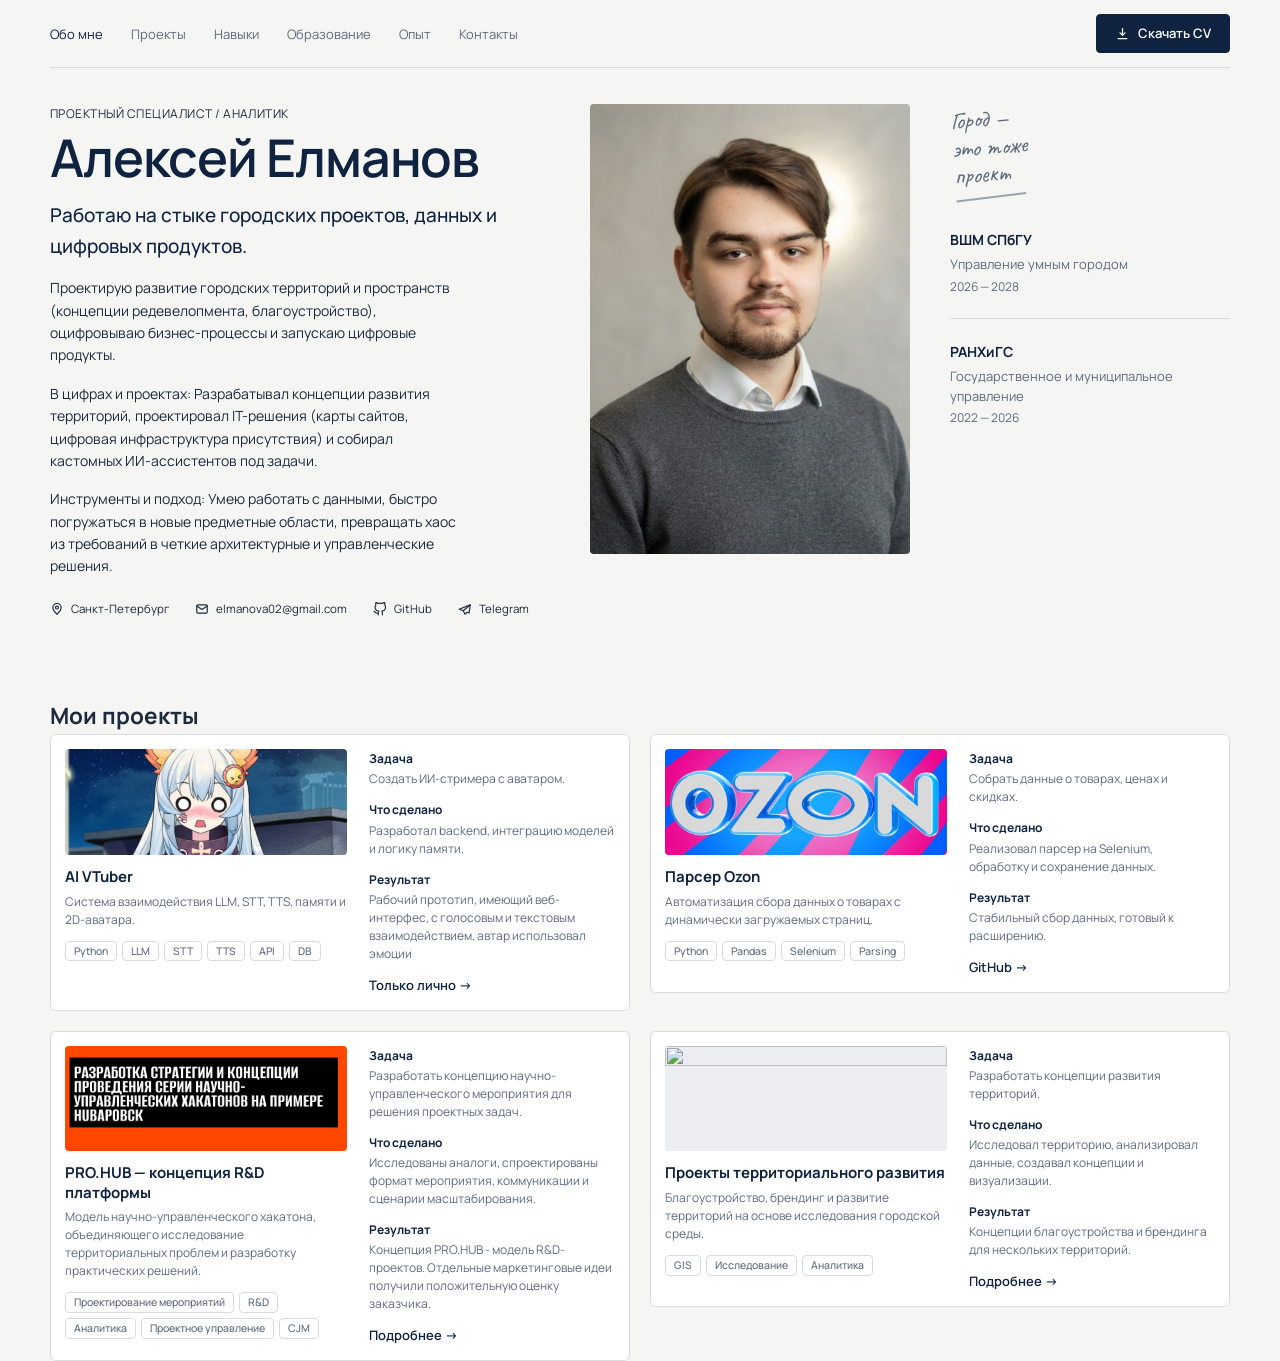
==== index.html @ 67d83ef3 "Initial commit: CV website" ====
<!DOCTYPE html>
<html lang="ru">
<head>
  <meta charset="utf-8">
  <meta name="viewport" content="width=device-width, initial-scale=1">
  <title>Алексей Елманов — проектный специалист / аналитик</title>
  <meta name="description" content="Алексей Елманов: проектный специалист и аналитик на стыке проектов, данных и технологий. Санкт-Петербург.">
  <meta property="og:title" content="Алексей Елманов — проектный специалист / аналитик">
  <meta property="og:description" content="Работаю на стыке проектов, данных и технологий.">
  <meta property="og:image" content="assets/img/avatar.jpg">
 
  <link rel="preconnect" href="https://fonts.googleapis.com">
  <link rel="preconnect" href="https://fonts.gstatic.com" crossorigin>
  <link href="https://fonts.googleapis.com/css2?family=Caveat:wght@500&family=Manrope:wght@400;500;600;700&display=swap&subset=cyrillic" rel="stylesheet">
 
  <link rel="stylesheet" href="assets/css/tokens.css">
  <link rel="stylesheet" href="assets/css/base.css">
  <link rel="stylesheet" href="assets/css/sections.css">
  <link rel="stylesheet" href="assets/css/components.css">
  <link rel="icon" type="image/png" href="assets/img/favicon.png">
  <link rel="apple-touch-icon" href="assets/img/favicon.png">
</head>
<body>
 
  <!-- ===== Шапка ===== -->
  <header class="site-header">
    <div class="container site-header__inner">
 
      <nav class="nav" aria-label="Основная навигация">
        <ul>
          <li><a href="#about" aria-current="true">Обо мне</a></li>
          <li><a href="#projects">Проекты</a></li>
          <li><a href="#skills">Навыки</a></li>
          <li><a href="#education">Образование</a></li>
          <li><a href="#experience">Опыт</a></li>
          <li><a href="#contacts">Контакты</a></li>
        </ul>
      </nav>
 
      <a class="btn btn--solid" href="files/Elmanov_Alexey_CV.pdf" download>
        <svg viewBox="0 0 24 24" fill="none" stroke="currentColor" stroke-width="2" stroke-linecap="round" stroke-linejoin="round" aria-hidden="true"><path d="M12 4v11m0 0-4-4m4 4 4-4M5 20h14"/></svg>
        Скачать CV
      </a>
    </div>
  </header>
 
  <main id="top">
 
    <!-- ===== Hero ===== -->
    <section class="hero" aria-labelledby="hero-title">
      <div class="container hero__grid">
 
        <div class="hero__text">
          <p class="hero__role">Проектный специалист / аналитик</p>
          <h1 class="hero__name" id="hero-title">Алексей Елманов</h1>
          <p class="hero__tagline">Работаю на стыке городских проектов, данных и цифровых продуктов.</p>
          <p class="hero__desc">
            Проектирую развитие городских территорий и пространств (концепции редевелопмента, благоустройство),
            оцифровываю бизнес-процессы и запускаю цифровые продукты.
            <p class="hero__desc"> В цифрах и проектах: Разрабатывал концепции развития территорий,
            проектировал IT-решения (карты сайтов, цифровая инфраструктура присутствия) и собирал кастомных ИИ-ассистентов под задачи.
            </p>
            <p class="hero__desc">Инструменты и подход: Умею работать с данными, быстро погружаться в новые предметные области,
                превращать хаос из требований в четкие архитектурные и управленческие решения.
            </p>
          </p>
 
          <ul class="hero__contacts">
            <li>
              <svg viewBox="0 0 24 24" fill="none" stroke="currentColor" stroke-width="2" stroke-linecap="round" stroke-linejoin="round" aria-hidden="true"><path d="M12 21s7-6.2 7-11.5A7 7 0 0 0 5 9.5C5 14.8 12 21 12 21Z"/><circle cx="12" cy="9.5" r="2.5"/></svg>
              Санкт-Петербург
            </li>
            <li>
              <a href="mailto:elmanova02@gmail.com">
                <svg viewBox="0 0 24 24" fill="none" stroke="currentColor" stroke-width="2" stroke-linecap="round" stroke-linejoin="round" aria-hidden="true"><rect x="3" y="5" width="18" height="14" rx="2"/><path d="m3 7 9 6 9-6"/></svg>
                elmanova02@gmail.com
              </a>
            </li>
            <li>
              <a href="https://github.com/Milim480" target="_blank" rel="noopener">
                <svg viewBox="0 0 24 24" fill="none" stroke="currentColor" stroke-width="2" stroke-linecap="round" stroke-linejoin="round" aria-hidden="true"><path d="M9 19c-5 1.5-5-2.5-7-3m14 6v-3.87a3.37 3.37 0 0 0-.94-2.61c3.14-.35 6.44-1.54 6.44-7A5.44 5.44 0 0 0 20 4.77 5.07 5.07 0 0 0 19.91 1S18.73.65 16 2.48a13.38 13.38 0 0 0-7 0C6.27.65 5.09 1 5.09 1A5.07 5.07 0 0 0 5 4.77a5.44 5.44 0 0 0-1.5 3.78c0 5.42 3.3 6.61 6.44 7A3.37 3.37 0 0 0 9 18.13V22"/></svg>
                GitHub
              </a>
            </li>
            <li>
              <a href="https://t.me/Milim48" target="_blank" rel="noopener">
<svg xmlns="http://w3.org" viewBox="0 0 24 24" width="24" height="24" fill="none" stroke="currentColor" stroke-width="2" stroke-linecap="round" stroke-linejoin="round">
  <path d="M21 5L2 12.5L9 15L12 21L15.5 17.5L19 19L21 5Z" />
  <line x1="9" y1="15" x2="21" y2="5" />
</svg>
                Telegram
              </a>
            </li>
          </ul>
         <div class="hero__actions" display: none>
            <a display: none></a>
            <a display: none></a>
          </div>
        </div>
 
         <!-- <div class="hero__actions">
            <a class="btn btn--solid" href="files/Elmanov_Alexey_CV.pdf" download>Скачать CV (PDF)</a>
            <a class="btn btn--outline" href="https://github.com/alexey-elmanov" target="_blank" rel="noopener">Открыть GitHub</a>
          </div>
        </div>
         -->
 
        <img class="hero__photo" src="assets/img/avatar.jpg" alt="Портрет Алексея Елманова" width="400" height="450">
 
        <aside class="hero__aside" aria-label="Образование">
          <p class="hero__note">Город — это тоже проект</p>
 
          <ul class="timeline">
            <li class="timeline__item">
              <p class="timeline__org">ВШМ СПбГУ</p>
              <p class="timeline__role">Управление умным городом</p>
              <p class="timeline__date">2026 — 2028</p>
            </li>
            <li class="timeline__item">
              <p class="timeline__org">РАНХиГС</p>
              <p class="timeline__role">Государственное и муниципальное управление</p>
              <p class="timeline__date">2022 — 2026</p>
            </li>
          </ul>
        </aside>
 
      </div>
    </section>

    <!-- ===== Проекты ===== -->
       <!-- ===== Проекты ===== -->
    <section class="section projects" id="projects" aria-labelledby="projects-title">
      <div class="container">
        <div class="section__head">
          <h2 class="section__title" id="projects-title">Мои проекты</h2>
        </div>
        <ul class="projects__grid" id="projects-list" aria-live="polite"></ul>
      </div>
    </section>


    <script type="module" src="assets/js/render-projects.js"></script>
  </main>
 
</body>
</html>
---- assets/css/tokens.css ----
:root {
  /* Цвета */
  --bg: #f5f5f3;
  --surface: #ffffff;
  --ink: #0f2340;
  --text: #1c2a3d;
  --muted: #5d6b7e;
  --line: #d9dcdf;
  --on-ink: #ffffff;

  /* Модальное окно */
  --modal-bg: var(--surface);
  --modal-text: var(--text);
  --modal-backdrop: rgb(15 25 40 / 60%);
  --modal-shadow: 0 24px 80px rgb(15 25 40 / 18%);

  /* Шрифты */
  --font-body: "Manrope", system-ui, -apple-system, "Segoe UI", sans-serif;
  --font-hand: "Caveat", "Segoe Script", cursive;

  /* Размеры */
  --container: 1180px;
  --gutter: 24px;
  --radius-s: 4px;
  --radius-m: 6px;
}

/* Тёмная тема системы */
@media (prefers-color-scheme: dark) {
  :root:not([data-theme="light"]) {
    --bg: #11151b;
    --surface: #1a2029;
    --ink: #e8edf5;
    --text: #d5dbe5;
    --muted: #9aa5b5;
    --line: #2c3541;
    --on-ink: #11151b;

    --modal-bg: var(--surface);
    --modal-text: var(--text);
    --modal-backdrop: rgb(0 0 0 / 72%);
    --modal-shadow: 0 24px 80px rgb(0 0 0 / 40%);
  }
}

/* Явное переключение на светлую тему */
:root[data-theme="light"] {
  --modal-bg: var(--surface);
  --modal-text: var(--text);
  --modal-backdrop: rgb(15 25 40 / 60%);
  --modal-shadow: 0 24px 80px rgb(15 25 40 / 18%);
}

/* Явное переключение на тёмную тему */
:root[data-theme="dark"] {
  --bg: #11151b;
  --surface: #1a2029;
  --ink: #e8edf5;
  --text: #d5dbe5;
  --muted: #9aa5b5;
  --line: #2c3541;
  --on-ink: #11151b;

  --modal-bg: var(--surface);
  --modal-text: var(--text);
  --modal-backdrop: rgb(0 0 0 / 72%);
  --modal-shadow: 0 24px 80px rgb(0 0 0 / 40%);
}
---- assets/css/base.css ----
*, *::before, *::after { box-sizing: border-box; }

html { scroll-behavior: smooth; scroll-padding-top: 72px; }

body {
  margin: 0;
  background: var(--bg);
  color: var(--text);
  font-family: var(--font-body);
  font-size: 15px;
  line-height: 1.6;
  -webkit-font-smoothing: antialiased;
}

h1, h2, h3, p, ul { margin: 0; }
ul { padding: 0; list-style: none; }
a { color: inherit; text-decoration: none; }
img { display: block; max-width: 100%; }

.container {
  width: min(var(--container), 100% - var(--gutter) * 2);
  margin-inline: auto;
}

:focus-visible {
  outline: 2px solid var(--ink);
  outline-offset: 3px;
}

/* кнопки */
.btn {
  display: inline-flex;
  align-items: center;
  gap: 8px;
  padding: 11px 22px;
  border: 1px solid var(--ink);
  border-radius: var(--radius-s);
  font: 600 13px/1 var(--font-body);
  cursor: pointer;
  transition: background-color .15s, color .15s;
}
.btn--solid { background: var(--ink); color: var(--on-ink); }
.btn--solid:hover { opacity: .9; }
.btn--outline { background: transparent; color: var(--ink); border-color: var(--line); }
.btn--outline:hover { border-color: var(--ink); }
.btn svg { width: 15px; height: 15px; }

@media (prefers-reduced-motion: reduce) {
  html { scroll-behavior: auto; }
  * { transition: none !important; }
}
---- assets/css/sections.css ----
/* ---------- Шапка ---------- */
.site-header {
  position: sticky;
  top: 0;
  z-index: 10;
  background: color-mix(in srgb, var(--bg) 92%, transparent);
  backdrop-filter: blur(8px);
}
.site-header__inner {
  display: flex;
  align-items: center;
  justify-content: space-between;
  gap: 24px;
  padding: 14px 0;
  border-bottom: 1px solid var(--line);
}
.logo { font-size: 17px; font-weight: 700; letter-spacing: .02em; color: var(--ink); }

.nav ul { display: flex; gap: 28px; }
.nav a { font-size: 13px; color: var(--muted); transition: color .15s; }
.nav a:hover, .nav a[aria-current="true"] { color: var(--ink); }

.site-header .btn { padding: 11px 18px; }

/* ---------- Hero ---------- */
.hero { padding: 36px 0 52px; }
.hero__grid {
  display: grid;
  grid-template-columns: minmax(0, 1.25fr) minmax(0, 0.8fr) minmax(0, 0.7fr);
  gap: 40px;
  align-items: start;
}

.hero__role { font-size: 12px; letter-spacing: .04em; text-transform: uppercase; color: var(--text); }
.hero__name {
  margin-top: 6px;
  font-size: clamp(38px, 5vw, 52px);
  line-height: 1.1;
  font-weight: 600;
  letter-spacing: -.02em;
  color: var(--ink);
}
.hero__tagline { margin-top: 14px; font-size: 19px; font-weight: 500; color: var(--ink); }
.hero__desc { margin-top: 16px; max-width: 46ch; font-size: 14px; color: var(--text); }

.hero__contacts {
  display: flex;
  flex-wrap: wrap;
  gap: 10px 26px;
  margin-top: 22px;
  font-size: 11.5px;
  color: var(--text);
}
.hero__contacts li, .hero__contacts a { display: inline-flex; align-items: center; gap: 7px; }
.hero__contacts a:hover { color: var(--ink); text-decoration: underline; }
.hero__contacts svg { width: 14px; height: 14px; flex: none; }

.hero__actions { display: flex; flex-wrap: wrap; gap: 14px; margin-top: 28px; }

/* фото */
.hero__photo {
  aspect-ratio: 1 / 1.12;
  width: 100%;
  object-fit: cover;
  border-radius: var(--radius-s);
}

/* правая колонка */
.hero__aside { padding-top: 4px; }
.hero__note {
  font-family: var(--font-hand);
  font-size: 24px;
  line-height: 1.15;
  color: var(--muted);
  transform: rotate(-4deg);
  transform-origin: left top;
  width: 8ch;
}
.hero__note::after {
  content: "";
  display: block;
  width: 70px;
  height: 2px;
  margin-top: 8px;
  background: var(--muted);
  opacity: .6;
  transform: rotate(-3deg);
}

.timeline { margin-top: 28px; }
.timeline__item + .timeline__item {
  margin-top: 22px;
  padding-top: 22px;
  border-top: 1px solid var(--line);
}
.timeline__org { font-size: 14px; font-weight: 700; color: var(--ink); }
.timeline__role { margin-top: 4px; font-size: 13px; color: var(--muted); line-height: 1.5; }
.timeline__date { margin-top: 2px; font-size: 12px; color: var(--muted); }

/* ---------- Адаптив ---------- */
@media (max-width: 1000px) {
  .hero__grid { grid-template-columns: 1fr 1fr; }
  .hero__text { grid-column: 1 / -1; }
}
@media (max-width: 760px) {
  .nav { display: none; }   /* позже заменим на бургер */
  .hero__grid { grid-template-columns: 1fr; gap: 28px; }
  .hero__photo { max-width: 340px; }
  .hero__note { transform: none; width: auto; }
}

/* ---------- Обо мне ---------- */
.about__grid {
  display: grid;
  grid-template-columns: minmax(0, 1fr) minmax(0, 2fr);
  gap: 40px;
  align-items: start;
}
.about__text p { margin-top: 18px; max-width: 38ch; font-size: 14px; }

.facts { display: grid; grid-template-columns: repeat(4, 1fr); gap: 24px; padding-left: 40px; border-left: 1px solid var(--line); }
.fact__icon {
  display: grid;
  place-items: center;
  width: 36px;
  height: 36px;
  border: 1px solid var(--line);
  border-radius: var(--radius-m);
  color: var(--ink);
}
.fact__icon svg { width: 18px; height: 18px; }
.fact__title { margin-top: 14px; font-size: 13px; font-weight: 700; color: var(--ink); }
.fact__text { margin-top: 6px; font-size: 12px; line-height: 1.5; color: var(--muted); }

/* ---------- Проекты ---------- */

.projects__grid { display: grid; grid-template-columns: repeat(2, minmax(0, 1fr)); gap: 20px; }
 
.project {
  display: grid;
  grid-template-columns: minmax(0, 1.15fr) minmax(0, 1fr);
  gap: 22px;
  padding: 14px;
  background: var(--surface);
  border: 1px solid var(--line);
  border-radius: var(--radius-m);
}
.project__cover {
  width: 100%;
  height: auto;            /* перебивает атрибут height в разметке */
  aspect-ratio: 8 / 3;     /* низкая широкая обложка, как в макете */
  object-fit: cover;
  border-radius: var(--radius-s);
  background: color-mix(in srgb, var(--ink) 8%, var(--surface));
}
.project__title { margin-top: 12px; font-size: 15px; font-weight: 700; color: var(--ink); line-height: 1.3; }
.project__summary { margin-top: 6px; font-size: 12px; line-height: 1.5; color: var(--muted); }
.project .tags { margin-top: 12px; }
 
.project__facts { display: contents; }
.project__facts > div + div { margin-top: 0; }
.project__body { display: flex; flex-direction: column; gap: 12px; font-size: 12px; }
.project__body dt { font-size: 12px; font-weight: 700; color: var(--ink); }
.project__body dd { margin: 2px 0 0; line-height: 1.5; color: var(--muted); }
.project__link { margin-top: auto; font-size: 13px; font-weight: 600; color: var(--ink); }
.project__link:hover { text-decoration: underline; }
 
@media (max-width: 1000px) {
  .about__grid { grid-template-columns: 1fr; }
  .facts { padding-left: 0; border-left: 0; grid-template-columns: repeat(2, 1fr); }
  .projects__grid { grid-template-columns: 1fr; }
}
@media (max-width: 560px) {
  .project { grid-template-columns: 1fr; }
  .facts { grid-template-columns: 1fr; }
}
 
.projects__error { grid-column: 1 / -1; padding: 16px; font-size: 13px; color: var(--muted); border: 1px dashed var(--line); border-radius: var(--radius-m); }
---- assets/css/components.css ----
/* Теги технологий: компактные, в одну строку, при нехватке места переносятся */
.tags {
  display: flex;
  flex-wrap: wrap;
  gap: 5px;
  margin: 0;
  padding: 0;
  list-style: none;
}
.tag {
  display: inline-block;
  padding: 2px 8px;
  border: 1px solid var(--line);
  border-radius: var(--radius-s);
  font-size: 10.5px;
  font-weight: 500;
  line-height: 1.4;
  color: var(--muted);
  background: transparent;
  white-space: nowrap;
}


/* ===== МОДАЛЬНОЕ ОКНО ПРОЕКТА ===== */

dialog.project-modal {
  position: fixed;
  inset: 0;
  margin: auto;

  width: min(760px, calc(100% - 32px));
  max-width: 760px;
  max-height: 85vh;

  padding: 0;
  overflow-x: hidden;
  overflow-y: auto;

  border: 1px solid var(--line);
  border-radius: 12px;

  background: var(--modal-bg);
  color: var(--modal-text);

  box-shadow: var(--modal-shadow);
  overscroll-behavior: contain;
  scrollbar-color: var(--muted) var(--modal-bg);
}

dialog.project-modal::backdrop {
  background: var(--modal-backdrop);
  backdrop-filter: blur(4px);
}

/* Внутренняя область */

dialog.project-modal .project-modal__panel {
  position: relative;
  min-width: 0;
}

dialog.project-modal .project-modal__content {
  padding: 32px;
  color: var(--modal-text);
  overflow-wrap: anywhere;
}

/* Кнопка закрытия */

dialog.project-modal .project-modal__close {
  position: sticky;
  z-index: 2;
  top: 12px;
  float: right;

  margin: 12px 12px 0 0;
  padding: 8px 12px;

  border: 1px solid var(--line);
  border-radius: var(--radius-m);

  background: var(--surface);
  color: var(--text);

  font: inherit;
  font-size: 13px;
  cursor: pointer;

  transition:
    background-color 0.15s,
    border-color 0.15s;
}

dialog.project-modal .project-modal__close:hover {
  background: var(--bg);
  border-color: var(--ink);
}

dialog.project-modal .project-modal__close:focus-visible {
  outline: 2px solid var(--ink);
  outline-offset: 3px;
}

/* Заголовок и вводный текст */

dialog.project-modal .project-modal__eyebrow {
  margin: 0 0 8px;
  color: var(--muted);
  font-size: 12px;
  font-weight: 600;
  letter-spacing: 0.1em;
  text-transform: uppercase;
}

dialog.project-modal .project-modal__title {
  margin: 0 0 16px;
  color: var(--text);
  font-family: var(--font-body);
  font-size: clamp(24px, 4vw, 34px);
  font-weight: 650;
  line-height: 1.2;
  letter-spacing: -0.025em;
}

dialog.project-modal .project-modal__subtitle {
  margin: 0 0 24px;
  color: var(--muted);
  font-size: 15px;
  line-height: 1.7;
}

/* Обложка проекта */

dialog.project-modal .project-modal__cover {
  display: block;
  width: 100%;
  max-height: 340px;
  margin: 24px 0;

  border: 1px solid var(--line);
  border-radius: var(--radius-m);

  background: var(--bg);
  object-fit: cover;
}

/* Задача, выполненная работа и результат */

dialog.project-modal .project-modal__facts {
  display: grid;
  grid-template-columns: 1fr;
  gap: 0;

  margin: 28px 0;
  padding: 0;
}

dialog.project-modal .project-modal__fact {
  padding: 16px 0;
  border-top: 1px solid var(--line);
}

dialog.project-modal .project-modal__fact:last-child {
  border-bottom: 1px solid var(--line);
}

dialog.project-modal .project-modal__fact dt {
  margin: 0 0 6px;
  color: var(--muted);
  font-size: 12px;
  font-weight: 600;
  letter-spacing: 0.04em;
  text-transform: uppercase;
}

dialog.project-modal .project-modal__fact dd {
  margin: 0;
  color: var(--text);
  font-size: 14px;
  line-height: 1.75;
}

/* Разделы проекта */

dialog.project-modal .project-modal__section {
  margin-top: 24px;
  padding-top: 24px;
  border-top: 1px solid var(--line);
}

dialog.project-modal .project-modal__section h3 {
  margin: 0 0 14px;
  color: var(--text);
  font-family: var(--font-body);
  font-size: 18px;
  font-weight: 650;
  line-height: 1.35;
}

dialog.project-modal .project-modal__section p {
  margin: 0 0 12px;
  color: var(--text);
  font-size: 14px;
  line-height: 1.8;
}

dialog.project-modal .project-modal__section p:last-child {
  margin-bottom: 0;
}

/* Списки */

dialog.project-modal .project-modal__list {
  display: grid;
  gap: 9px;

  margin: 12px 0 0;
  padding-left: 20px;

  color: var(--text);
  list-style: disc;
}

dialog.project-modal .project-modal__list li {
  padding-left: 3px;
  color: var(--text);
  font-size: 14px;
  line-height: 1.7;
}

/* Ссылки на материалы */

dialog.project-modal .project-modal__list a {
  color: var(--ink);
  text-decoration: underline;
  text-decoration-color: var(--line);
  text-underline-offset: 3px;
  overflow-wrap: anywhere;
}

dialog.project-modal .project-modal__list a:hover {
  text-decoration-color: currentColor;
}

/* Мобильная версия */

@media (max-width: 600px) {
  dialog.project-modal {
    width: calc(100% - 20px);
    max-height: 90vh;
    border-radius: 10px;
  }

  dialog.project-modal .project-modal__content {
    padding: 24px 18px;
  }

  dialog.project-modal .project-modal__title {
    font-size: 25px;
  }

  dialog.project-modal .project-modal__cover {
    max-height: 220px;
    margin: 20px 0;
  }

  dialog.project-modal .project-modal__section {
    margin-top: 20px;
    padding-top: 20px;
  }
}

/* Уменьшение анимаций по настройкам системы */

@media (prefers-reduced-motion: reduce) {
  dialog.project-modal .project-modal__close {
    transition: none;
  }
}

/* ===== CASE STUDY: оформление модалки ===== */

dialog.project-modal .project-modal__content {
  padding: 0;
}

/* Шапка кейса */

dialog.project-modal .project-modal__hero {
  padding: 36px 36px 28px;
  background: var(--modal-bg);
}

dialog.project-modal .project-modal__eyebrow {
  display: inline-block;
  margin: 0 0 18px;
  padding: 5px 9px;

  border: 1px solid var(--line);
  border-radius: var(--radius-s);

  color: var(--muted);
  font-size: 11px;
  font-weight: 600;
  letter-spacing: 0.09em;
  text-transform: uppercase;
}

dialog.project-modal .project-modal__title {
  max-width: 620px;
  margin: 0 0 14px;

  color: var(--text);
  font-size: clamp(28px, 4vw, 42px);
  font-weight: 650;
  line-height: 1.12;
  letter-spacing: -0.04em;
}

dialog.project-modal .project-modal__subtitle {
  max-width: 580px;
  margin: 0;

  color: var(--muted);
  font-size: 16px;
  line-height: 1.7;
}

/* Обложка */

dialog.project-modal .project-modal__cover {
  width: 100%;
  max-height: 320px;
  margin: 28px 0 0;

  border: 1px solid var(--line);
  border-radius: var(--radius-m);

  object-fit: cover;
  object-position: center;
}

/* Факты — три компактных блока */

dialog.project-modal .project-modal__facts {
  display: grid;
  grid-template-columns: repeat(3, minmax(0, 1fr));
  gap: 0;

  margin: 0;
  padding: 22px 36px;

  border-top: 1px solid var(--line);
  border-bottom: 1px solid var(--line);
  background: var(--bg);
}

dialog.project-modal .project-modal__fact {
  min-width: 0;
  padding: 4px 18px;
  border: 0;
  border-left: 1px solid var(--line);
}

dialog.project-modal .project-modal__fact:first-child {
  padding-left: 0;
  border-left: 0;
}

dialog.project-modal .project-modal__fact:last-child {
  padding-right: 0;
  border-bottom: 0;
}

dialog.project-modal .project-modal__fact dt {
  margin: 0 0 9px;
  color: var(--muted);
  font-size: 10px;
  letter-spacing: 0.07em;
}

dialog.project-modal .project-modal__fact dd {
  color: var(--text);
  font-size: 12px;
  line-height: 1.65;
}

/* Секции кейса */

dialog.project-modal .project-modal__section {
  position: relative;

  display: grid;
  grid-template-columns: 44px minmax(0, 1fr);
  column-gap: 16px;

  margin: 0;
  padding: 28px 36px;

  border-top: 1px solid var(--line);
}

dialog.project-modal .project-modal__section:first-of-type {
  border-top: 0;
}

dialog.project-modal .project-modal__section-index {
  grid-column: 1;
  grid-row: 1;

  padding-top: 3px;

  color: var(--muted);
  font-family: var(--font-body);
  font-size: 12px;
  font-weight: 600;
  font-variant-numeric: tabular-nums;
}

dialog.project-modal .project-modal__section-title {
  grid-column: 2;
  grid-row: 1;

  margin: 0 0 12px;

  color: var(--text);
  font-size: 19px;
  font-weight: 650;
  line-height: 1.4;
  letter-spacing: -0.02em;
}

dialog.project-modal .project-modal__section p,
dialog.project-modal .project-modal__section .project-modal__list {
  grid-column: 2;
}

dialog.project-modal .project-modal__section p {
  margin: 0 0 12px;

  color: var(--text);
  font-size: 14px;
  line-height: 1.8;
}

dialog.project-modal .project-modal__section p:last-child {
  margin-bottom: 0;
}

/* Личный вклад */

dialog.project-modal .project-modal__section--role {
  margin: 8px 20px;
  padding: 24px 20px;

  border: 1px solid var(--line);
  border-left: 3px solid var(--ink);
  border-radius: var(--radius-m);

  background: var(--bg);
}

dialog.project-modal .project-modal__section--role
.project-modal__section-index {
  color: var(--ink);
}

dialog.project-modal .project-modal__section--role
.project-modal__section-title {
  color: var(--ink);
}

/* Результат */

dialog.project-modal .project-modal__section--result
.project-modal__section-index {
  color: var(--ink);
}

/* Списки и материалы */

dialog.project-modal .project-modal__list {
  display: grid;
  gap: 8px;

  margin: 10px 0 0;
  padding-left: 18px;

  list-style: disc;
}

dialog.project-modal .project-modal__list li {
  padding-left: 3px;
  color: var(--text);
  font-size: 14px;
  line-height: 1.7;
}

dialog.project-modal .project-modal__list a {
  color: var(--ink);
  text-decoration: underline;
  text-decoration-color: var(--line);
  text-underline-offset: 3px;
  overflow-wrap: anywhere;
}

dialog.project-modal .project-modal__list a:hover {
  text-decoration-color: currentColor;
}

/* Адаптация под небольшие экраны */

@media (max-width: 600px) {
  dialog.project-modal .project-modal__hero {
    padding: 28px 20px 22px;
  }

  dialog.project-modal .project-modal__title {
    font-size: 29px;
  }

  dialog.project-modal .project-modal__subtitle {
    font-size: 14px;
  }

  dialog.project-modal .project-modal__cover {
    max-height: 220px;
    margin-top: 20px;
  }

  dialog.project-modal .project-modal__facts {
    grid-template-columns: 1fr;
    padding: 12px 20px;
  }

  dialog.project-modal .project-modal__fact,
  dialog.project-modal .project-modal__fact:first-child {
    padding: 13px 0;
    border: 0;
    border-bottom: 1px solid var(--line);
  }

  dialog.project-modal .project-modal__fact:last-child {
    border-bottom: 0;
  }

  dialog.project-modal .project-modal__section {
    grid-template-columns: 30px minmax(0, 1fr);
    column-gap: 10px;
    padding: 22px 20px;
  }

  dialog.project-modal .project-modal__section-title {
    font-size: 17px;
  }

  dialog.project-modal .project-modal__section--role {
    margin: 8px 10px;
    padding: 20px 14px;
  }
}

/* Нумерация разделов кейса */
dialog.project-modal .project-modal__section {
  grid-template-columns: 36px minmax(0, 1fr);
  column-gap: 16px;
}

dialog.project-modal .project-modal__section-index {
  grid-column: 1;
  grid-row: 1;
  align-self: start;

  padding-top: 5px;
  color: var(--muted);
  font-family: ui-monospace, "SFMono-Regular", Consolas, monospace;
  font-size: 11px;
  font-weight: 500;
  font-variant-numeric: tabular-nums;
  letter-spacing: 0.04em;
  line-height: 1;
}

dialog.project-modal .project-modal__section-title {
  grid-column: 2;
  grid-row: 1;
  margin: 0 0 12px;

  color: var(--ink);
  font-size: 18px;
  font-weight: 650;
  line-height: 1.4;
  letter-spacing: -0.025em;
}

dialog.project-modal .project-modal__section p,
dialog.project-modal .project-modal__section .project-modal__list {
  grid-column: 2;
  min-width: 0;
}

/* Индикатор материалов */
dialog.project-modal .project-modal__materials-index {
  grid-column: 1;
  grid-row: 1;
  align-self: start;

  color: var(--ink);
  font-size: 22px;
  font-weight: 400;
  line-height: 1;
}



@media (max-width: 600px) {
  dialog.project-modal .project-modal__section {
    grid-template-columns: 28px minmax(0, 1fr);
    column-gap: 12px;
  }

  dialog.project-modal .project-modal__section-title {
    font-size: 16px;
  }
}
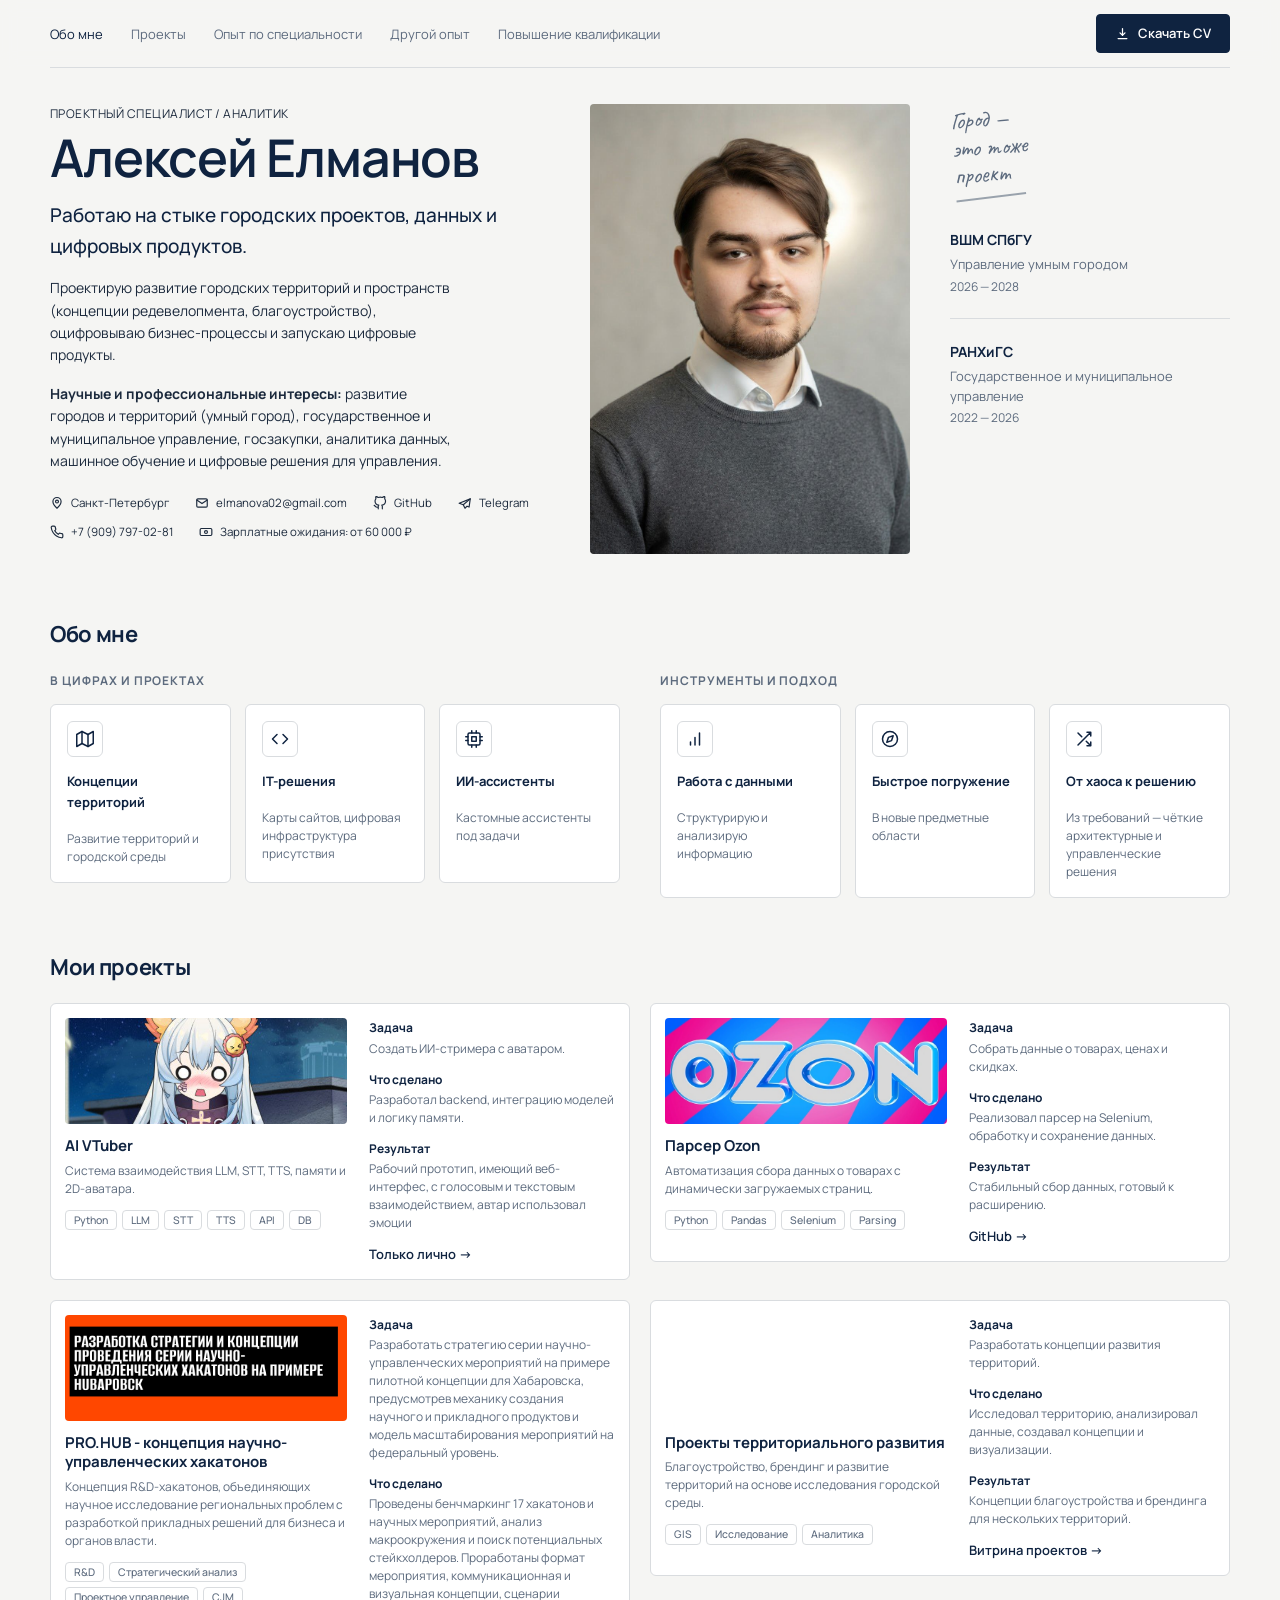
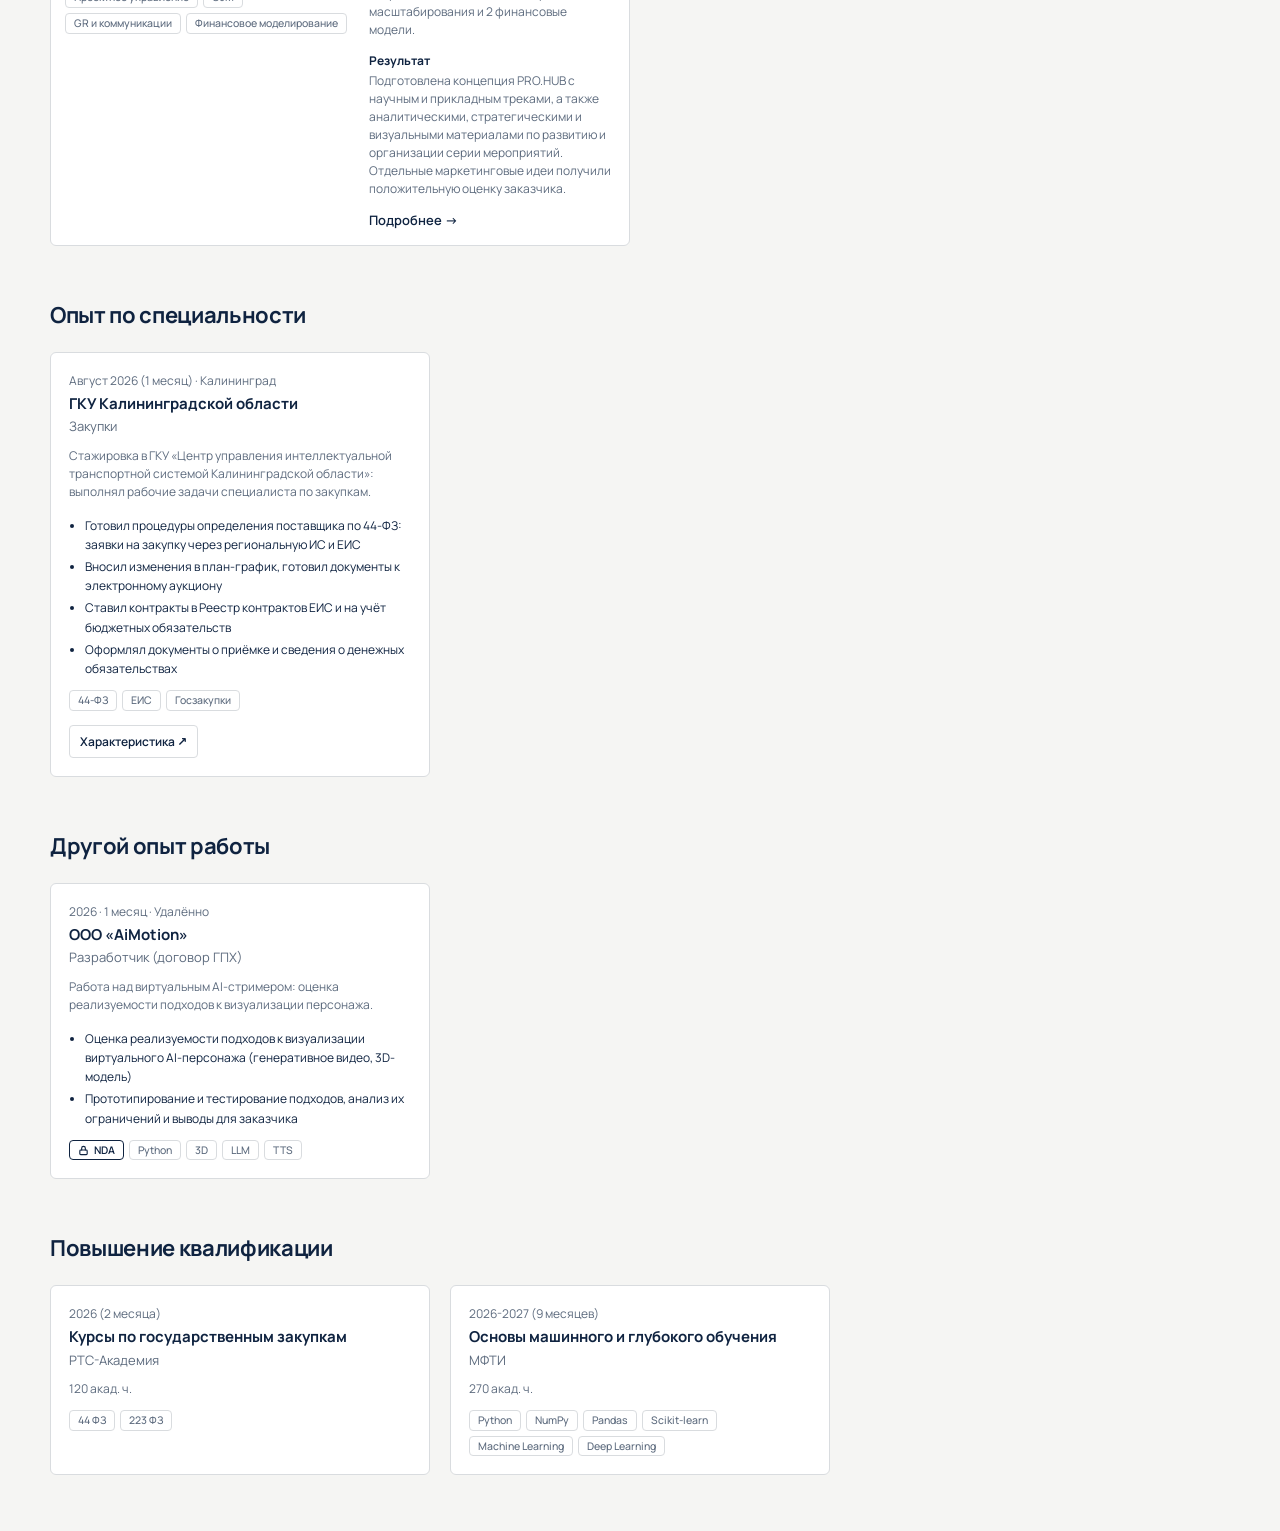
==== commit d43907af: "Update CV website and project portfolio" ====
--- a/index.html
+++ b/index.html
@@ -30,10 +30,9 @@
         <ul>
           <li><a href="#about" aria-current="true">Обо мне</a></li>
           <li><a href="#projects">Проекты</a></li>
-          <li><a href="#skills">Навыки</a></li>
-          <li><a href="#education">Образование</a></li>
-          <li><a href="#experience">Опыт</a></li>
-          <li><a href="#contacts">Контакты</a></li>
+          <li><a href="#experience">Опыт по специальности</a></li>
+          <li><a href="#other-experience">Другой опыт</a></li>
+          <li><a href="#training">Повышение квалификации</a></li>
         </ul>
       </nav>
  
@@ -57,14 +56,13 @@
           <p class="hero__desc">
             Проектирую развитие городских территорий и пространств (концепции редевелопмента, благоустройство),
             оцифровываю бизнес-процессы и запускаю цифровые продукты.
-            <p class="hero__desc"> В цифрах и проектах: Разрабатывал концепции развития территорий,
-            проектировал IT-решения (карты сайтов, цифровая инфраструктура присутствия) и собирал кастомных ИИ-ассистентов под задачи.
-            </p>
-            <p class="hero__desc">Инструменты и подход: Умею работать с данными, быстро погружаться в новые предметные области,
-                превращать хаос из требований в четкие архитектурные и управленческие решения.
-            </p>
           </p>
- 
+          <p class="hero__desc">
+            <strong>Научные и профессиональные интересы:</strong> развитие городов и территорий (умный город),
+            государственное и муниципальное управление, госзакупки, аналитика данных,
+            машинное обучение и цифровые решения для управления.
+          </p>
+
           <ul class="hero__contacts">
             <li>
               <svg viewBox="0 0 24 24" fill="none" stroke="currentColor" stroke-width="2" stroke-linecap="round" stroke-linejoin="round" aria-hidden="true"><path d="M12 21s7-6.2 7-11.5A7 7 0 0 0 5 9.5C5 14.8 12 21 12 21Z"/><circle cx="12" cy="9.5" r="2.5"/></svg>
@@ -91,6 +89,16 @@
                 Telegram
               </a>
             </li>
+            <li>
+              <!-- ЗАПОЛНИТЬ: замените на <a href="tel:+7XXXXXXXXXX">+7 (XXX) XXX-XX-XX</a> -->
+              <svg viewBox="0 0 24 24" fill="none" stroke="currentColor" stroke-width="2" stroke-linecap="round" stroke-linejoin="round" aria-hidden="true"><path d="M22 16.92v3a2 2 0 0 1-2.18 2 19.79 19.79 0 0 1-8.63-3.07 19.5 19.5 0 0 1-6-6 19.79 19.79 0 0 1-3.07-8.67A2 2 0 0 1 4.11 2h3a2 2 0 0 1 2 1.72 12.84 12.84 0 0 0 .7 2.81 2 2 0 0 1-.45 2.11L8.09 9.91a16 16 0 0 0 6 6l1.27-1.27a2 2 0 0 1 2.11-.45 12.84 12.84 0 0 0 2.81.7A2 2 0 0 1 22 16.92z"/></svg>
+              +7 (909) 797-02-81
+            </li>
+            <li>
+              <!-- ЗАПОЛНИТЬ: сумма -->
+              <svg viewBox="0 0 24 24" fill="none" stroke="currentColor" stroke-width="2" stroke-linecap="round" stroke-linejoin="round" aria-hidden="true"><rect x="2" y="6" width="20" height="12" rx="2"/><circle cx="12" cy="12" r="2.5"/></svg>
+              Зарплатные ожидания: от 60 000 ₽
+            </li>
           </ul>
          <div class="hero__actions" display: none>
             <a display: none></a>
@@ -127,6 +135,57 @@
       </div>
     </section>
 
+    <!-- ===== Обо мне ===== -->
+    <section class="section about" id="about" aria-labelledby="about-title">
+      <div class="container">
+        <div class="section__head">
+          <h2 class="section__title" id="about-title">Обо мне</h2>
+        </div>
+        <div class="about__groups">
+          <div>
+            <h3 class="about__group-title">В цифрах и проектах</h3>
+            <ul class="about__tiles">
+            <li class="about__tile">
+              <span class="fact__icon"><svg viewBox="0 0 24 24" fill="none" stroke="currentColor" stroke-width="2" stroke-linecap="round" stroke-linejoin="round" aria-hidden="true"><path d="M1 6v16l7-4 8 4 7-4V2l-7 4-8-4-7 4z"/><path d="M8 2v16"/><path d="M16 6v16"/></svg></span>
+              <h4 class="fact__title">Концепции территорий</h4>
+              <p class="fact__text">Развитие территорий и городской среды</p>
+            </li>
+            <li class="about__tile">
+              <span class="fact__icon"><svg viewBox="0 0 24 24" fill="none" stroke="currentColor" stroke-width="2" stroke-linecap="round" stroke-linejoin="round" aria-hidden="true"><polyline points="16 18 22 12 16 6"/><polyline points="8 6 2 12 8 18"/></svg></span>
+              <h4 class="fact__title">IT-решения</h4>
+              <p class="fact__text">Карты сайтов, цифровая инфраструктура присутствия</p>
+            </li>
+            <li class="about__tile">
+              <span class="fact__icon"><svg viewBox="0 0 24 24" fill="none" stroke="currentColor" stroke-width="2" stroke-linecap="round" stroke-linejoin="round" aria-hidden="true"><rect x="4" y="4" width="16" height="16" rx="2"/><rect x="9" y="9" width="6" height="6"/><path d="M9 1v3M15 1v3M9 20v3M15 20v3M20 9h3M20 14h3M1 9h3M1 14h3"/></svg></span>
+              <h4 class="fact__title">ИИ-ассистенты</h4>
+              <p class="fact__text">Кастомные ассистенты под задачи</p>
+            </li>
+            </ul>
+          </div>
+          <div>
+            <h3 class="about__group-title">Инструменты и подход</h3>
+            <ul class="about__tiles">
+            <li class="about__tile">
+              <span class="fact__icon"><svg viewBox="0 0 24 24" fill="none" stroke="currentColor" stroke-width="2" stroke-linecap="round" stroke-linejoin="round" aria-hidden="true"><path d="M12 20V10M18 20V4M6 20v-4"/></svg></span>
+              <h4 class="fact__title">Работа с данными</h4>
+              <p class="fact__text">Структурирую и анализирую информацию</p>
+            </li>
+            <li class="about__tile">
+              <span class="fact__icon"><svg viewBox="0 0 24 24" fill="none" stroke="currentColor" stroke-width="2" stroke-linecap="round" stroke-linejoin="round" aria-hidden="true"><circle cx="12" cy="12" r="10"/><polygon points="16.24 7.76 14.12 14.12 7.76 16.24 9.88 9.88 16.24 7.76"/></svg></span>
+              <h4 class="fact__title">Быстрое погружение</h4>
+              <p class="fact__text">В новые предметные области</p>
+            </li>
+            <li class="about__tile">
+              <span class="fact__icon"><svg viewBox="0 0 24 24" fill="none" stroke="currentColor" stroke-width="2" stroke-linecap="round" stroke-linejoin="round" aria-hidden="true"><path d="M16 3h5v5M4 20 21 3M21 16v5h-5M15 15l6 6M4 4l5 5"/></svg></span>
+              <h4 class="fact__title">От хаоса к решению</h4>
+              <p class="fact__text">Из требований — чёткие архитектурные и управленческие решения</p>
+            </li>
+            </ul>
+          </div>
+        </div>
+      </div>
+    </section>
+
     <!-- ===== Проекты ===== -->
        <!-- ===== Проекты ===== -->
     <section class="section projects" id="projects" aria-labelledby="projects-title">
@@ -139,7 +198,38 @@
     </section>
 
 
+    <!-- ===== Опыт по специальности ===== -->
+    <section class="section" id="experience" aria-labelledby="experience-title">
+      <div class="container">
+        <div class="section__head">
+          <h2 class="section__title" id="experience-title">Опыт по специальности</h2>
+        </div>
+        <ul class="entries" id="experience-list" aria-live="polite"></ul>
+      </div>
+    </section>
+
+    <!-- ===== Другой опыт работы ===== -->
+    <section class="section" id="other-experience" aria-labelledby="other-experience-title">
+      <div class="container">
+        <div class="section__head">
+          <h2 class="section__title" id="other-experience-title">Другой опыт работы</h2>
+        </div>
+        <ul class="entries" id="other-experience-list" aria-live="polite"></ul>
+      </div>
+    </section>
+
+    <!-- ===== Повышение квалификации ===== -->
+    <section class="section" id="training" aria-labelledby="training-title">
+      <div class="container">
+        <div class="section__head">
+          <h2 class="section__title" id="training-title">Повышение квалификации</h2>
+        </div>
+        <ul class="entries" id="training-list" aria-live="polite"></ul>
+      </div>
+    </section>
+
     <script type="module" src="assets/js/render-projects.js"></script>
+    <script type="module" src="assets/js/render-profile.js"></script>
   </main>
  
 </body>
--- a/assets/css/sections.css
+++ b/assets/css/sections.css
@@ -176,3 +176,104 @@
 }
  
 .projects__error { grid-column: 1 / -1; padding: 16px; font-size: 13px; color: var(--muted); border: 1px dashed var(--line); border-radius: var(--radius-m); }
+
+/* ---------- Заголовки разделов ---------- */
+.section { padding: 0 0 56px; }
+.section[hidden] { display: none; }
+.section__head { margin-bottom: 22px; }
+.section__title {
+  font-size: 22px;
+  font-weight: 700;
+  line-height: 1.25;
+  letter-spacing: -.015em;
+  color: var(--ink);
+}
+
+/* Обложка, которой ещё нет в репозитории: оставляем пустой блок без «битой» иконки */
+.project__cover.is-missing { visibility: hidden; }
+
+/* ---------- Карточки опыта и курсов ---------- */
+.entries {
+  display: grid;
+  grid-template-columns: repeat(auto-fill, minmax(300px, 1fr));
+  gap: 20px;
+}
+.entries > li { display: flex; }
+
+.entry {
+  display: flex;
+  flex: 1;
+  flex-direction: column;
+  padding: 18px;
+  background: var(--surface);
+  border: 1px solid var(--line);
+  border-radius: var(--radius-m);
+}
+.entry__period { margin-bottom: 4px; font-size: 12px; color: var(--muted); }
+.entry__title { font-size: 15px; font-weight: 700; line-height: 1.3; color: var(--ink); }
+.entry__subtitle { margin-top: 4px; font-size: 13px; line-height: 1.5; color: var(--muted); }
+.entry__summary { margin-top: 10px; font-size: 12px; line-height: 1.5; color: var(--muted); }
+.entry .tags { margin-top: 12px; }
+
+.entry__link {
+  align-self: flex-start;
+  margin-top: auto;
+  padding: 14px 0 0;
+  border: 0;
+  background: none;
+  font: 600 13px/1.4 var(--font-body);
+  color: var(--ink);
+  cursor: pointer;
+}
+.entry__link:hover { text-decoration: underline; }
+
+/* ---------- Обо мне (инфографика) ---------- */
+.about__groups { display: grid; grid-template-columns: repeat(2, minmax(0, 1fr)); gap: 28px 40px; }
+.about__group-title {
+  margin: 0 0 14px;
+  font-size: 12px;
+  font-weight: 700;
+  letter-spacing: .08em;
+  text-transform: uppercase;
+  color: var(--muted);
+}
+.about__tiles { display: grid; grid-template-columns: repeat(3, minmax(0, 1fr)); gap: 14px; }
+.about__tile { padding: 16px; background: var(--surface); border: 1px solid var(--line); border-radius: var(--radius-m); }
+.about__tile .fact__title { margin-top: 14px; }
+@media (max-width: 1000px) { .about__groups { grid-template-columns: 1fr; } }
+@media (max-width: 600px)  { .about__tiles { grid-template-columns: 1fr; } }
+
+/* ---------- Карточки опыта: детали и сертификат ---------- */
+.entry__highlights { margin: 12px 0 0; padding: 0 0 0 16px; list-style: disc; font-size: 12px; line-height: 1.6; color: var(--ink); }
+.entry__highlights li { margin-top: 3px; }
+.entry__cert {
+  align-self: flex-start;
+  margin-top: 14px;
+  padding: 6px 10px;
+  border: 1px solid var(--line);
+  border-radius: var(--radius-s);
+  font-size: 12px;
+  font-weight: 600;
+  color: var(--ink);
+  text-decoration: none;
+}
+.entry__cert:hover { border-color: var(--ink); }
+.entry__cert + .entry__link { margin-top: 0; }
+
+/* Тег конфиденциальности (NDA) с замком */
+.tag.tag--nda {
+  display: inline-flex;
+  align-items: center;
+  gap: 5px;
+  border-color: var(--ink);
+  color: var(--ink);
+  font-weight: 600;
+}
+.tag.tag--nda::before {
+  content: "";
+  width: 11px;
+  height: 11px;
+  background: currentColor;
+  -webkit-mask: url("data:image/svg+xml,%3Csvg xmlns='http://www.w3.org/2000/svg' viewBox='0 0 24 24' fill='none' stroke='black' stroke-width='2.5' stroke-linecap='round' stroke-linejoin='round'%3E%3Crect x='4' y='11' width='16' height='10' rx='2'/%3E%3Cpath d='M8 11V7a4 4 0 0 1 8 0v4'/%3E%3C/svg%3E") center / contain no-repeat;
+          mask: url("data:image/svg+xml,%3Csvg xmlns='http://www.w3.org/2000/svg' viewBox='0 0 24 24' fill='none' stroke='black' stroke-width='2.5' stroke-linecap='round' stroke-linejoin='round'%3E%3Crect x='4' y='11' width='16' height='10' rx='2'/%3E%3Cpath d='M8 11V7a4 4 0 0 1 8 0v4'/%3E%3C/svg%3E") center / contain no-repeat;
+}
--- a/assets/css/components.css
+++ b/assets/css/components.css
@@ -622,4 +622,260 @@
   dialog.project-modal .project-modal__section-title {
     font-size: 16px;
   }
-}+}
+
+/* ===== ВИТРИНА, ГАЛЕРЕЯ И НАВИГАЦИЯ ВНУТРИ МОДАЛКИ ===== */
+
+/* Число колонок в блоке фактов зависит от того, сколько фактов заполнено */
+@media (min-width: 601px) {
+  dialog.project-modal .project-modal__facts {
+    grid-template-columns: repeat(var(--fact-cols, 3), minmax(0, 1fr));
+  }
+}
+
+/* Кнопка «назад к витрине» */
+dialog.project-modal .project-modal__back {
+  display: flex;
+  align-items: center;
+  width: max-content;
+  max-width: 100%;
+  margin: 0 0 18px;
+  padding: 6px 10px;
+
+  border: 1px solid var(--line);
+  border-radius: var(--radius-s);
+
+  background: transparent;
+  color: var(--ink);
+  font: inherit;
+  font-size: 12px;
+  font-weight: 600;
+  line-height: 1.4;
+  cursor: pointer;
+
+  transition: border-color 0.15s;
+}
+
+dialog.project-modal .project-modal__back:hover {
+  border-color: var(--ink);
+}
+
+/* Блоки витрины и галереи */
+dialog.project-modal .project-modal__showcase,
+dialog.project-modal .project-modal__gallery {
+  padding: 28px 36px;
+  border-top: 1px solid var(--line);
+}
+
+dialog.project-modal .project-modal__facts + .project-modal__showcase,
+dialog.project-modal .project-modal__facts + .project-modal__gallery {
+  border-top: 0;
+}
+
+dialog.project-modal .project-modal__showcase-title {
+  margin: 0 0 8px;
+  color: var(--ink);
+  font-size: 19px;
+  font-weight: 650;
+  line-height: 1.4;
+  letter-spacing: -0.025em;
+}
+
+dialog.project-modal .project-modal__showcase-intro {
+  margin: 0 0 4px;
+  color: var(--muted);
+  font-size: 14px;
+  line-height: 1.7;
+}
+
+/* Сетка карточек витрины */
+dialog.project-modal .showcase {
+  display: grid;
+  grid-template-columns: repeat(2, minmax(0, 1fr));
+  gap: 14px;
+  margin: 16px 0 0;
+  padding: 0;
+  list-style: none;
+}
+
+dialog.project-modal .showcase__status {
+  margin: 12px 0 0;
+  color: var(--muted);
+  font-size: 13px;
+}
+
+dialog.project-modal .showcase__card {
+  position: relative;
+  display: flex;
+  flex-direction: column;
+  height: 100%;
+  overflow: hidden;
+
+  border: 1px solid var(--line);
+  border-radius: var(--radius-m);
+  background: var(--bg);
+
+  transition: border-color 0.15s;
+}
+
+dialog.project-modal .showcase__card:hover,
+dialog.project-modal .showcase__card:has(.showcase__open:focus-visible) {
+  border-color: var(--ink);
+}
+
+dialog.project-modal .showcase__cover {
+  width: 100%;
+  aspect-ratio: 16 / 9;
+  object-fit: cover;
+  background: color-mix(in srgb, var(--ink) 8%, var(--surface));
+}
+
+dialog.project-modal .showcase__cover.is-missing {
+  visibility: hidden;
+}
+
+dialog.project-modal .showcase__body {
+  display: flex;
+  flex: 1;
+  flex-direction: column;
+  gap: 6px;
+  padding: 14px;
+}
+
+dialog.project-modal .showcase__title {
+  margin: 0;
+  font-size: 15px;
+  font-weight: 700;
+  line-height: 1.3;
+}
+
+/* Заголовок — это кнопка, растянутая на всю карточку: кликабельна вся карточка */
+dialog.project-modal .showcase__open {
+  padding: 0;
+  border: 0;
+  background: none;
+  color: var(--ink);
+  font: inherit;
+  text-align: left;
+  cursor: pointer;
+}
+
+dialog.project-modal .showcase__open::after {
+  content: "";
+  position: absolute;
+  inset: 0;
+}
+
+dialog.project-modal .showcase__open:focus-visible {
+  outline: none;
+}
+
+dialog.project-modal .showcase__meta {
+  margin: 0;
+  color: var(--muted);
+  font-size: 12px;
+  font-weight: 600;
+}
+
+dialog.project-modal .showcase__summary {
+  margin: 0;
+  color: var(--muted);
+  font-size: 12px;
+  line-height: 1.5;
+}
+
+dialog.project-modal .showcase__body .tags {
+  margin-top: auto;
+  padding-top: 8px;
+}
+
+/* Галерея */
+dialog.project-modal .project-modal__gallery-grid {
+  display: grid;
+  grid-template-columns: repeat(2, minmax(0, 1fr));
+  gap: 12px;
+  margin-top: 16px;
+}
+
+dialog.project-modal .project-modal__figure {
+  margin: 0;
+}
+
+dialog.project-modal .project-modal__figure img {
+  width: 100%;
+  aspect-ratio: 4 / 3;
+  object-fit: cover;
+  border: 1px solid var(--line);
+  border-radius: var(--radius-s);
+  background: color-mix(in srgb, var(--ink) 8%, var(--surface));
+}
+
+dialog.project-modal .project-modal__figure img.is-missing {
+  visibility: hidden;
+}
+
+dialog.project-modal .project-modal__figure figcaption {
+  margin-top: 6px;
+  color: var(--muted);
+  font-size: 12px;
+  line-height: 1.5;
+}
+
+@media (max-width: 600px) {
+  dialog.project-modal .project-modal__showcase,
+  dialog.project-modal .project-modal__gallery {
+    padding: 22px 20px;
+  }
+
+  dialog.project-modal .showcase,
+  dialog.project-modal .project-modal__gallery-grid {
+    grid-template-columns: 1fr;
+  }
+}
+
+
+/* ===== НУМЕРАЦИЯ РАЗДЕЛОВ: единый «бейдж» для цифр и значка ↗ ===== */
+
+dialog.project-modal .project-modal__section {
+  grid-template-columns: 26px minmax(0, 1fr);
+  column-gap: 14px;
+}
+
+dialog.project-modal .project-modal__section-index,
+dialog.project-modal .project-modal__materials-index {
+  grid-column: 1;
+  grid-row: 1;
+  align-self: start;
+
+  display: grid;
+  place-items: center;
+  width: 26px;
+  height: 26px;
+  padding: 0;
+
+  border: 1px solid var(--line);
+  border-radius: var(--radius-s);
+
+  color: var(--muted);
+  font: 600 10.5px/1 var(--font-body);
+  font-variant-numeric: tabular-nums;
+  letter-spacing: 0;
+}
+
+dialog.project-modal .project-modal__materials-index {
+  color: var(--ink);
+  font-size: 14px;
+}
+
+/* высота строки заголовка равна высоте бейджа — они стоят на одной оси */
+dialog.project-modal .project-modal__section-title {
+  line-height: 26px;
+}
+
+/* «Мой вклад» и «Результат» выделены залитым бейджем */
+dialog.project-modal .project-modal__section--role .project-modal__section-index,
+dialog.project-modal .project-modal__section--result .project-modal__section-index {
+  border-color: var(--ink);
+  background: var(--ink);
+  color: var(--on-ink);
+}
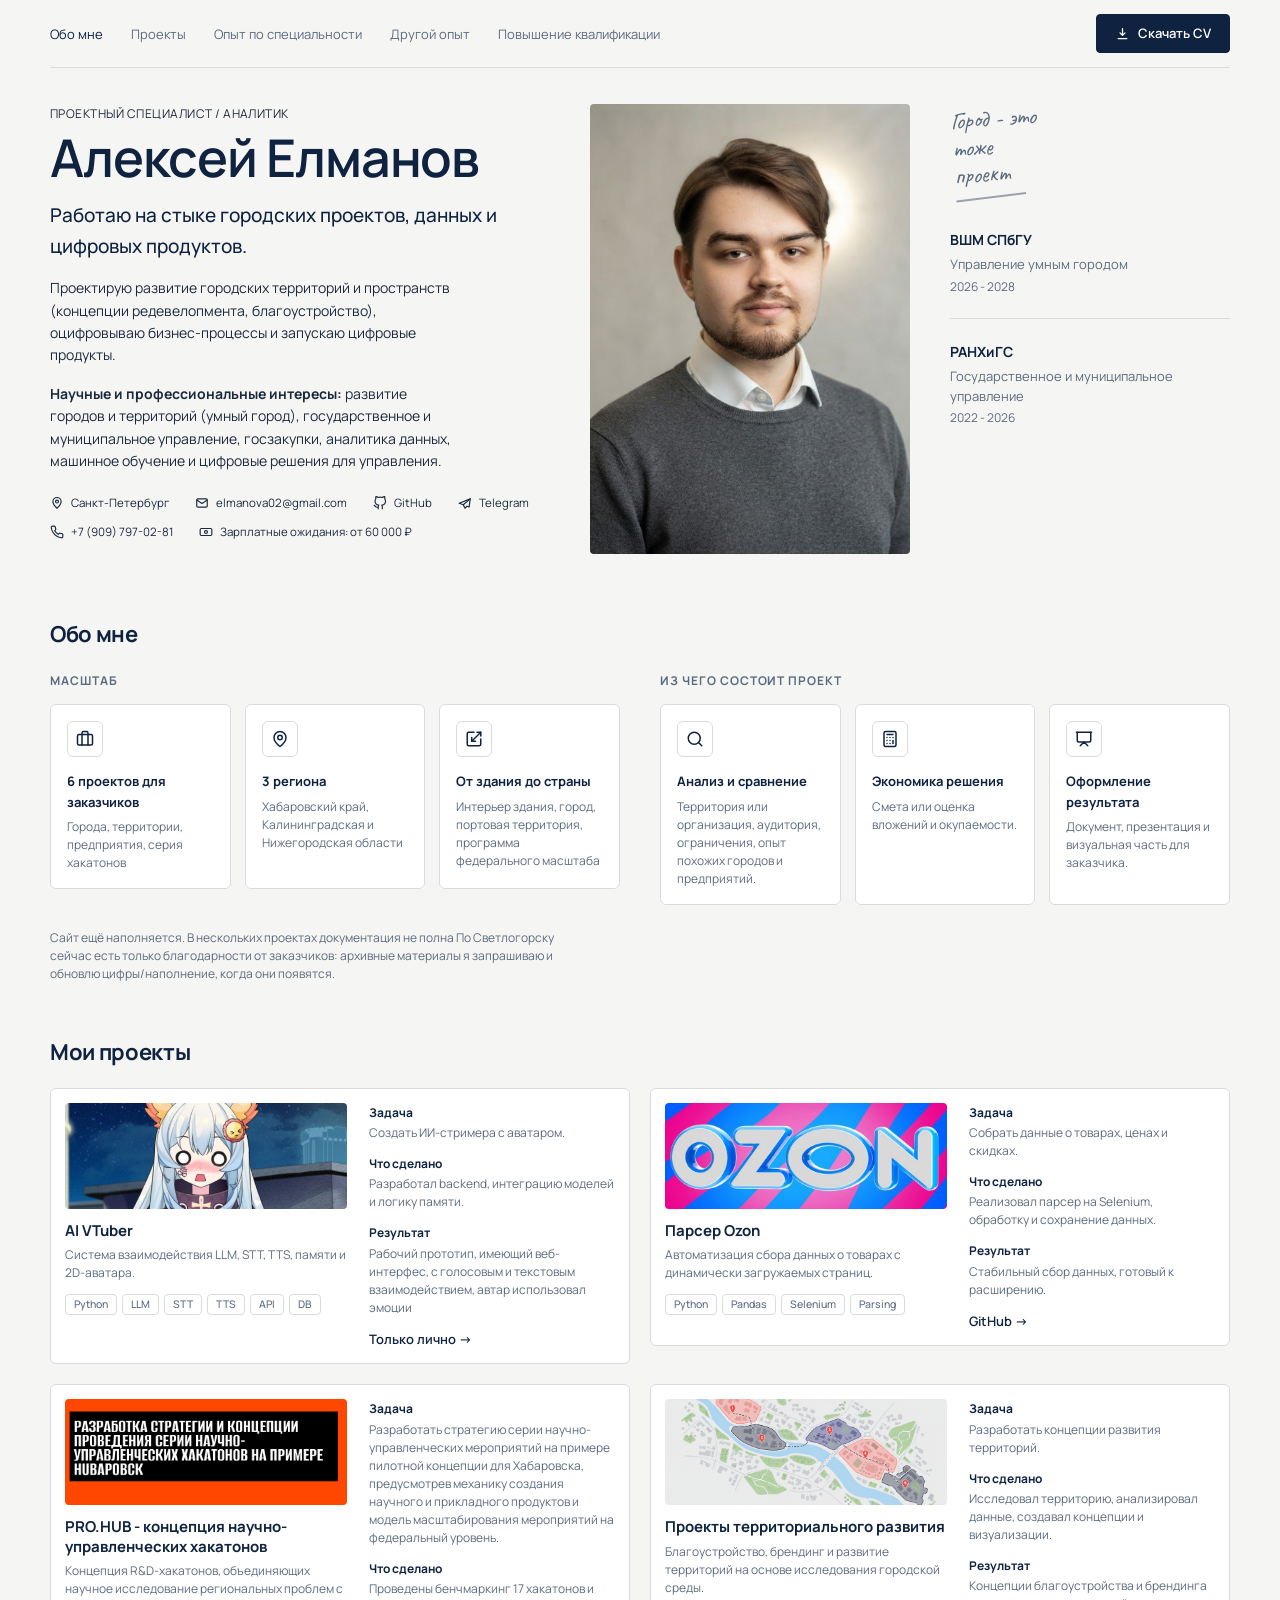
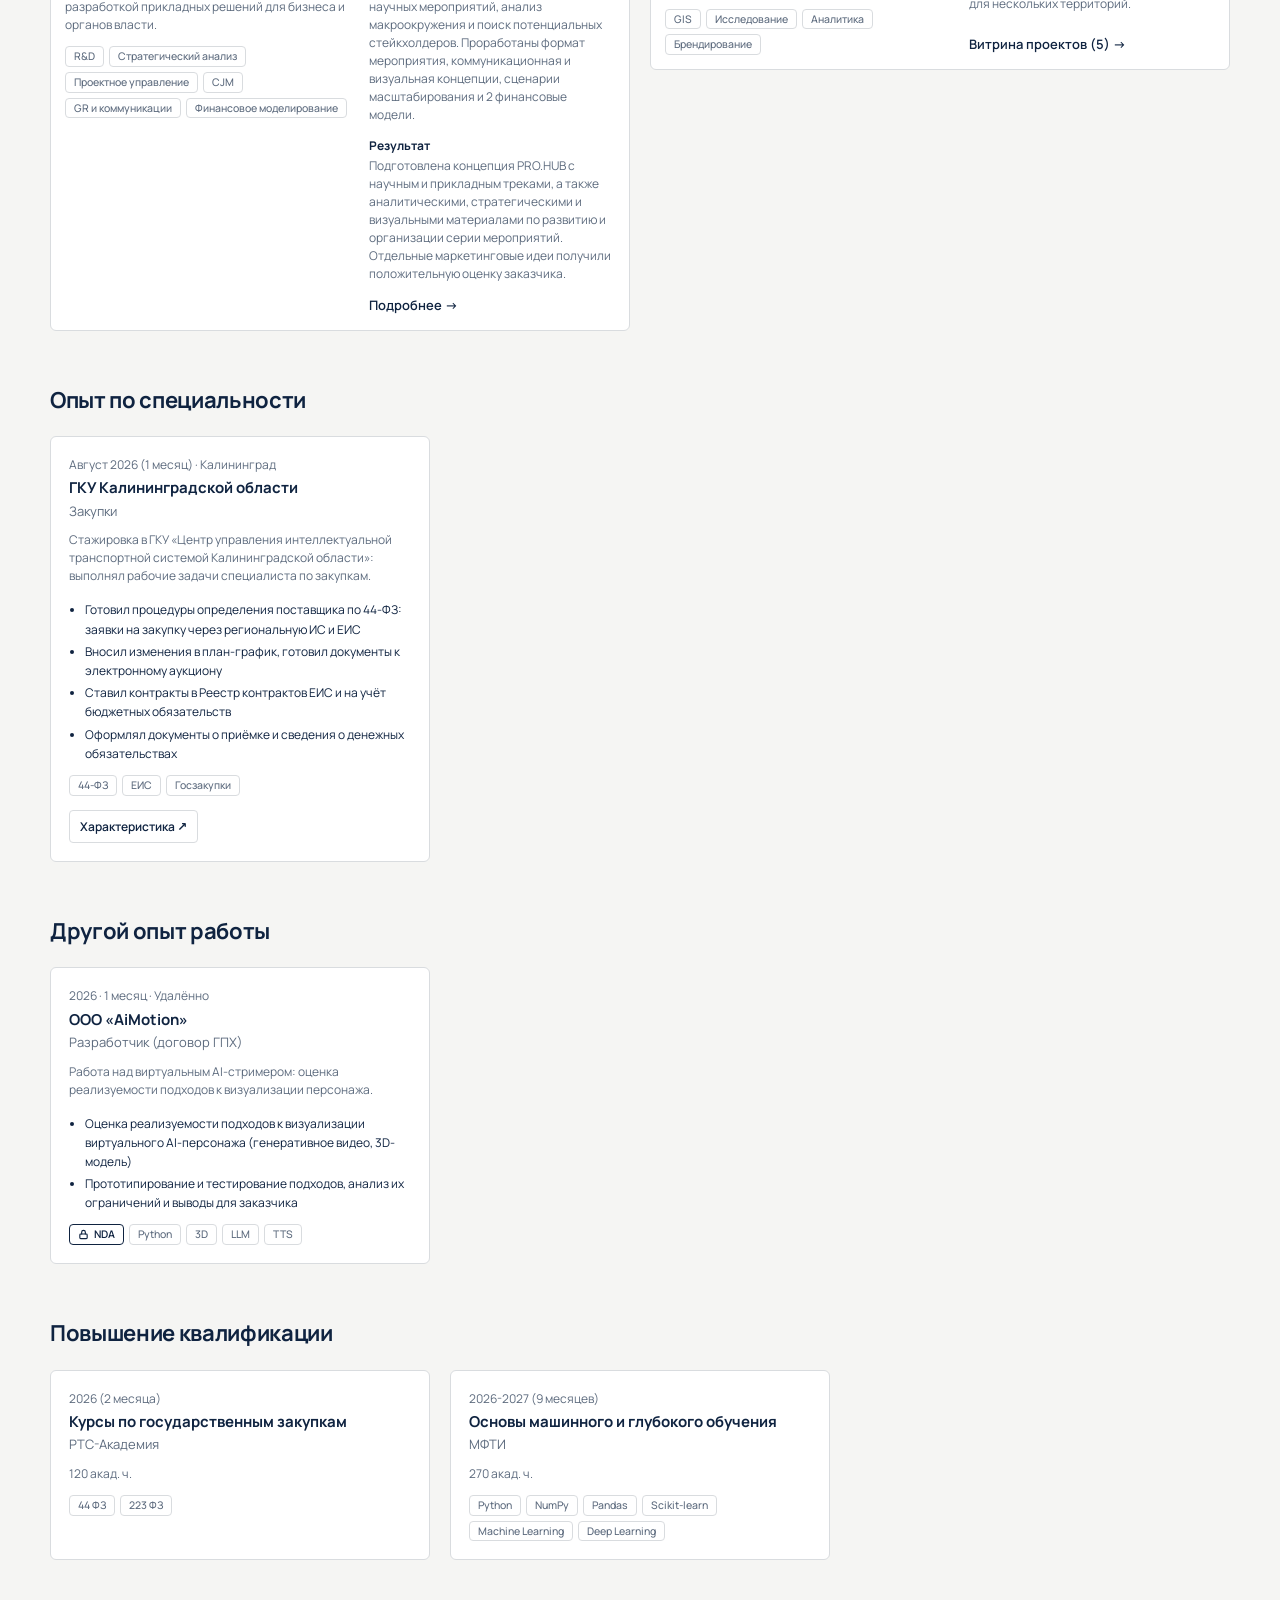
==== commit a0184693: "Add some projects, update data and print cv" ====
--- a/index.html
+++ b/index.html
@@ -1,31 +1,37 @@
 <!DOCTYPE html>
 <html lang="ru">
+
 <head>
   <meta charset="utf-8">
   <meta name="viewport" content="width=device-width, initial-scale=1">
-  <title>Алексей Елманов — проектный специалист / аналитик</title>
-  <meta name="description" content="Алексей Елманов: проектный специалист и аналитик на стыке проектов, данных и технологий. Санкт-Петербург.">
-  <meta property="og:title" content="Алексей Елманов — проектный специалист / аналитик">
+  <title>Алексей Елманов - проектный специалист / аналитик / специалист по закупкам</title>
+  <meta name="description"
+    content="Алексей Елманов: проектный специалист и аналитик на стыке проектов, данных и технологий. Санкт-Петербург.">
+  <meta property="og:title" content="Алексей Елманов — проектный специалист / аналитик / специалист по закупкам">
   <meta property="og:description" content="Работаю на стыке проектов, данных и технологий.">
   <meta property="og:image" content="assets/img/avatar.jpg">
- 
+
   <link rel="preconnect" href="https://fonts.googleapis.com">
   <link rel="preconnect" href="https://fonts.gstatic.com" crossorigin>
-  <link href="https://fonts.googleapis.com/css2?family=Caveat:wght@500&family=Manrope:wght@400;500;600;700&display=swap&subset=cyrillic" rel="stylesheet">
- 
+  <link
+    href="https://fonts.googleapis.com/css2?family=Caveat:wght@500&family=Manrope:wght@400;500;600;700&display=swap&subset=cyrillic"
+    rel="stylesheet">
+
   <link rel="stylesheet" href="assets/css/tokens.css">
   <link rel="stylesheet" href="assets/css/base.css">
   <link rel="stylesheet" href="assets/css/sections.css">
   <link rel="stylesheet" href="assets/css/components.css">
+  <link rel="stylesheet" href="assets/css/print.css" media="print">
   <link rel="icon" type="image/png" href="assets/img/favicon.png">
   <link rel="apple-touch-icon" href="assets/img/favicon.png">
 </head>
+
 <body>
- 
+
   <!-- ===== Шапка ===== -->
   <header class="site-header">
     <div class="container site-header__inner">
- 
+
       <nav class="nav" aria-label="Основная навигация">
         <ul>
           <li><a href="#about" aria-current="true">Обо мне</a></li>
@@ -35,20 +41,23 @@
           <li><a href="#training">Повышение квалификации</a></li>
         </ul>
       </nav>
- 
-      <a class="btn btn--solid" href="files/Elmanov_Alexey_CV.pdf" download>
-        <svg viewBox="0 0 24 24" fill="none" stroke="currentColor" stroke-width="2" stroke-linecap="round" stroke-linejoin="round" aria-hidden="true"><path d="M12 4v11m0 0-4-4m4 4 4-4M5 20h14"/></svg>
+
+      <button class="btn btn--solid" id="download-cv-btn" type="button" title="Скачать резюме в формате PDF">
+        <svg viewBox="0 0 24 24" fill="none" stroke="currentColor" stroke-width="2" stroke-linecap="round"
+          stroke-linejoin="round" aria-hidden="true">
+          <path d="M12 4v11m0 0-4-4m4 4 4-4M5 20h14" />
+        </svg>
         Скачать CV
-      </a>
+      </button>
     </div>
   </header>
- 
+
   <main id="top">
- 
+
     <!-- ===== Hero ===== -->
     <section class="hero" aria-labelledby="hero-title">
       <div class="container hero__grid">
- 
+
         <div class="hero__text">
           <p class="hero__role">Проектный специалист / аналитик</p>
           <h1 class="hero__name" id="hero-title">Алексей Елманов</h1>
@@ -65,129 +74,185 @@
 
           <ul class="hero__contacts">
             <li>
-              <svg viewBox="0 0 24 24" fill="none" stroke="currentColor" stroke-width="2" stroke-linecap="round" stroke-linejoin="round" aria-hidden="true"><path d="M12 21s7-6.2 7-11.5A7 7 0 0 0 5 9.5C5 14.8 12 21 12 21Z"/><circle cx="12" cy="9.5" r="2.5"/></svg>
+              <svg viewBox="0 0 24 24" fill="none" stroke="currentColor" stroke-width="2" stroke-linecap="round"
+                stroke-linejoin="round" aria-hidden="true">
+                <path d="M12 21s7-6.2 7-11.5A7 7 0 0 0 5 9.5C5 14.8 12 21 12 21Z" />
+                <circle cx="12" cy="9.5" r="2.5" />
+              </svg>
               Санкт-Петербург
             </li>
             <li>
               <a href="mailto:elmanova02@gmail.com">
-                <svg viewBox="0 0 24 24" fill="none" stroke="currentColor" stroke-width="2" stroke-linecap="round" stroke-linejoin="round" aria-hidden="true"><rect x="3" y="5" width="18" height="14" rx="2"/><path d="m3 7 9 6 9-6"/></svg>
+                <svg viewBox="0 0 24 24" fill="none" stroke="currentColor" stroke-width="2" stroke-linecap="round"
+                  stroke-linejoin="round" aria-hidden="true">
+                  <rect x="3" y="5" width="18" height="14" rx="2" />
+                  <path d="m3 7 9 6 9-6" />
+                </svg>
                 elmanova02@gmail.com
               </a>
             </li>
             <li>
               <a href="https://github.com/Milim480" target="_blank" rel="noopener">
-                <svg viewBox="0 0 24 24" fill="none" stroke="currentColor" stroke-width="2" stroke-linecap="round" stroke-linejoin="round" aria-hidden="true"><path d="M9 19c-5 1.5-5-2.5-7-3m14 6v-3.87a3.37 3.37 0 0 0-.94-2.61c3.14-.35 6.44-1.54 6.44-7A5.44 5.44 0 0 0 20 4.77 5.07 5.07 0 0 0 19.91 1S18.73.65 16 2.48a13.38 13.38 0 0 0-7 0C6.27.65 5.09 1 5.09 1A5.07 5.07 0 0 0 5 4.77a5.44 5.44 0 0 0-1.5 3.78c0 5.42 3.3 6.61 6.44 7A3.37 3.37 0 0 0 9 18.13V22"/></svg>
+                <svg viewBox="0 0 24 24" fill="none" stroke="currentColor" stroke-width="2" stroke-linecap="round"
+                  stroke-linejoin="round" aria-hidden="true">
+                  <path
+                    d="M9 19c-5 1.5-5-2.5-7-3m14 6v-3.87a3.37 3.37 0 0 0-.94-2.61c3.14-.35 6.44-1.54 6.44-7A5.44 5.44 0 0 0 20 4.77 5.07 5.07 0 0 0 19.91 1S18.73.65 16 2.48a13.38 13.38 0 0 0-7 0C6.27.65 5.09 1 5.09 1A5.07 5.07 0 0 0 5 4.77a5.44 5.44 0 0 0-1.5 3.78c0 5.42 3.3 6.61 6.44 7A3.37 3.37 0 0 0 9 18.13V22" />
+                </svg>
                 GitHub
               </a>
             </li>
             <li>
               <a href="https://t.me/Milim48" target="_blank" rel="noopener">
-<svg xmlns="http://w3.org" viewBox="0 0 24 24" width="24" height="24" fill="none" stroke="currentColor" stroke-width="2" stroke-linecap="round" stroke-linejoin="round">
-  <path d="M21 5L2 12.5L9 15L12 21L15.5 17.5L19 19L21 5Z" />
-  <line x1="9" y1="15" x2="21" y2="5" />
-</svg>
+                <svg xmlns="http://w3.org" viewBox="0 0 24 24" width="24" height="24" fill="none" stroke="currentColor"
+                  stroke-width="2" stroke-linecap="round" stroke-linejoin="round">
+                  <path d="M21 5L2 12.5L9 15L12 21L15.5 17.5L19 19L21 5Z" />
+                  <line x1="9" y1="15" x2="21" y2="5" />
+                </svg>
                 Telegram
               </a>
             </li>
             <li>
-              <!-- ЗАПОЛНИТЬ: замените на <a href="tel:+7XXXXXXXXXX">+7 (XXX) XXX-XX-XX</a> -->
-              <svg viewBox="0 0 24 24" fill="none" stroke="currentColor" stroke-width="2" stroke-linecap="round" stroke-linejoin="round" aria-hidden="true"><path d="M22 16.92v3a2 2 0 0 1-2.18 2 19.79 19.79 0 0 1-8.63-3.07 19.5 19.5 0 0 1-6-6 19.79 19.79 0 0 1-3.07-8.67A2 2 0 0 1 4.11 2h3a2 2 0 0 1 2 1.72 12.84 12.84 0 0 0 .7 2.81 2 2 0 0 1-.45 2.11L8.09 9.91a16 16 0 0 0 6 6l1.27-1.27a2 2 0 0 1 2.11-.45 12.84 12.84 0 0 0 2.81.7A2 2 0 0 1 22 16.92z"/></svg>
+              <svg viewBox="0 0 24 24" fill="none" stroke="currentColor" stroke-width="2" stroke-linecap="round"
+                stroke-linejoin="round" aria-hidden="true">
+                <path
+                  d="M22 16.92v3a2 2 0 0 1-2.18 2 19.79 19.79 0 0 1-8.63-3.07 19.5 19.5 0 0 1-6-6 19.79 19.79 0 0 1-3.07-8.67A2 2 0 0 1 4.11 2h3a2 2 0 0 1 2 1.72 12.84 12.84 0 0 0 .7 2.81 2 2 0 0 1-.45 2.11L8.09 9.91a16 16 0 0 0 6 6l1.27-1.27a2 2 0 0 1 2.11-.45 12.84 12.84 0 0 0 2.81.7A2 2 0 0 1 22 16.92z" />
+              </svg>
               +7 (909) 797-02-81
             </li>
             <li>
-              <!-- ЗАПОЛНИТЬ: сумма -->
-              <svg viewBox="0 0 24 24" fill="none" stroke="currentColor" stroke-width="2" stroke-linecap="round" stroke-linejoin="round" aria-hidden="true"><rect x="2" y="6" width="20" height="12" rx="2"/><circle cx="12" cy="12" r="2.5"/></svg>
+              <svg viewBox="0 0 24 24" fill="none" stroke="currentColor" stroke-width="2" stroke-linecap="round"
+                stroke-linejoin="round" aria-hidden="true">
+                <rect x="2" y="6" width="20" height="12" rx="2" />
+                <circle cx="12" cy="12" r="2.5" />
+              </svg>
               Зарплатные ожидания: от 60 000 ₽
             </li>
           </ul>
-         <div class="hero__actions" display: none>
+          <div class="hero__actions" display: none>
             <a display: none></a>
             <a display: none></a>
           </div>
         </div>
- 
-         <!-- <div class="hero__actions">
+
+        <!-- <div class="hero__actions">
             <a class="btn btn--solid" href="files/Elmanov_Alexey_CV.pdf" download>Скачать CV (PDF)</a>
             <a class="btn btn--outline" href="https://github.com/alexey-elmanov" target="_blank" rel="noopener">Открыть GitHub</a>
           </div>
         </div>
          -->
- 
+
         <img class="hero__photo" src="assets/img/avatar.jpg" alt="Портрет Алексея Елманова" width="400" height="450">
- 
+
         <aside class="hero__aside" aria-label="Образование">
-          <p class="hero__note">Город — это тоже проект</p>
- 
+          <p class="hero__note">Город - это тоже проект</p>
+
           <ul class="timeline">
             <li class="timeline__item">
               <p class="timeline__org">ВШМ СПбГУ</p>
               <p class="timeline__role">Управление умным городом</p>
-              <p class="timeline__date">2026 — 2028</p>
+              <p class="timeline__date">2026 - 2028</p>
             </li>
             <li class="timeline__item">
               <p class="timeline__org">РАНХиГС</p>
               <p class="timeline__role">Государственное и муниципальное управление</p>
-              <p class="timeline__date">2022 — 2026</p>
+              <p class="timeline__date">2022 - 2026</p>
             </li>
           </ul>
         </aside>
- 
+
       </div>
     </section>
 
     <!-- ===== Обо мне ===== -->
-    <section class="section about" id="about" aria-labelledby="about-title">
+    <section class="section" id="about" aria-labelledby="about-title">
       <div class="container">
         <div class="section__head">
           <h2 class="section__title" id="about-title">Обо мне</h2>
         </div>
+
         <div class="about__groups">
-          <div>
-            <h3 class="about__group-title">В цифрах и проектах</h3>
+          <div class="about__group">
+            <h3 class="about__group-title">Масштаб</h3>
             <ul class="about__tiles">
-            <li class="about__tile">
-              <span class="fact__icon"><svg viewBox="0 0 24 24" fill="none" stroke="currentColor" stroke-width="2" stroke-linecap="round" stroke-linejoin="round" aria-hidden="true"><path d="M1 6v16l7-4 8 4 7-4V2l-7 4-8-4-7 4z"/><path d="M8 2v16"/><path d="M16 6v16"/></svg></span>
-              <h4 class="fact__title">Концепции территорий</h4>
-              <p class="fact__text">Развитие территорий и городской среды</p>
-            </li>
-            <li class="about__tile">
-              <span class="fact__icon"><svg viewBox="0 0 24 24" fill="none" stroke="currentColor" stroke-width="2" stroke-linecap="round" stroke-linejoin="round" aria-hidden="true"><polyline points="16 18 22 12 16 6"/><polyline points="8 6 2 12 8 18"/></svg></span>
-              <h4 class="fact__title">IT-решения</h4>
-              <p class="fact__text">Карты сайтов, цифровая инфраструктура присутствия</p>
-            </li>
-            <li class="about__tile">
-              <span class="fact__icon"><svg viewBox="0 0 24 24" fill="none" stroke="currentColor" stroke-width="2" stroke-linecap="round" stroke-linejoin="round" aria-hidden="true"><rect x="4" y="4" width="16" height="16" rx="2"/><rect x="9" y="9" width="6" height="6"/><path d="M9 1v3M15 1v3M9 20v3M15 20v3M20 9h3M20 14h3M1 9h3M1 14h3"/></svg></span>
-              <h4 class="fact__title">ИИ-ассистенты</h4>
-              <p class="fact__text">Кастомные ассистенты под задачи</p>
-            </li>
+              <li class="about__tile">
+                <span class="fact__icon"><svg viewBox="0 0 24 24" fill="none" stroke="currentColor" stroke-width="2"
+                    stroke-linecap="round" stroke-linejoin="round" aria-hidden="true">
+                    <path d="M16 20V4a2 2 0 0 0-2-2h-4a2 2 0 0 0-2 2v16" />
+                    <rect width="20" height="14" x="2" y="6" rx="2" />
+                  </svg></span>
+                <p class="fact__title">6 проектов для заказчиков</p>
+                <p class="fact__text">Города, территории, предприятия, серия хакатонов</p>
+              </li>
+              <li class="about__tile">
+                <span class="fact__icon"><svg viewBox="0 0 24 24" fill="none" stroke="currentColor" stroke-width="2"
+                    stroke-linecap="round" stroke-linejoin="round" aria-hidden="true">
+                    <path d="M20 10c0 6-8 12-8 12s-8-6-8-12a8 8 0 0 1 16 0Z" />
+                    <circle cx="12" cy="10" r="3" />
+                  </svg></span>
+                <p class="fact__title">3 региона</p>
+                <p class="fact__text">Хабаровский край, Калининградская и Нижегородская области</p>
+              </li>
+              <li class="about__tile">
+                <span class="fact__icon"><svg viewBox="0 0 24 24" fill="none" stroke="currentColor" stroke-width="2"
+                    stroke-linecap="round" stroke-linejoin="round" aria-hidden="true">
+                    <path d="M12 3H5a2 2 0 0 0-2 2v14a2 2 0 0 0 2 2h14a2 2 0 0 0 2-2v-7" />
+                    <path d="M14 15H9v-5" />
+                    <path d="M16 3h5v5" />
+                    <path d="M21 3 9 15" />
+                  </svg></span>
+                <p class="fact__title">От здания до страны</p>
+                <p class="fact__text">Интерьер здания, город, портовая территория, программа федерального масштаба</p>
+              </li>
             </ul>
           </div>
-          <div>
-            <h3 class="about__group-title">Инструменты и подход</h3>
+
+          <div class="about__group">
+            <h3 class="about__group-title">Из чего состоит проект</h3>
             <ul class="about__tiles">
-            <li class="about__tile">
-              <span class="fact__icon"><svg viewBox="0 0 24 24" fill="none" stroke="currentColor" stroke-width="2" stroke-linecap="round" stroke-linejoin="round" aria-hidden="true"><path d="M12 20V10M18 20V4M6 20v-4"/></svg></span>
-              <h4 class="fact__title">Работа с данными</h4>
-              <p class="fact__text">Структурирую и анализирую информацию</p>
-            </li>
-            <li class="about__tile">
-              <span class="fact__icon"><svg viewBox="0 0 24 24" fill="none" stroke="currentColor" stroke-width="2" stroke-linecap="round" stroke-linejoin="round" aria-hidden="true"><circle cx="12" cy="12" r="10"/><polygon points="16.24 7.76 14.12 14.12 7.76 16.24 9.88 9.88 16.24 7.76"/></svg></span>
-              <h4 class="fact__title">Быстрое погружение</h4>
-              <p class="fact__text">В новые предметные области</p>
-            </li>
-            <li class="about__tile">
-              <span class="fact__icon"><svg viewBox="0 0 24 24" fill="none" stroke="currentColor" stroke-width="2" stroke-linecap="round" stroke-linejoin="round" aria-hidden="true"><path d="M16 3h5v5M4 20 21 3M21 16v5h-5M15 15l6 6M4 4l5 5"/></svg></span>
-              <h4 class="fact__title">От хаоса к решению</h4>
-              <p class="fact__text">Из требований — чёткие архитектурные и управленческие решения</p>
-            </li>
+              <li class="about__tile">
+                <span class="fact__icon"><svg viewBox="0 0 24 24" fill="none" stroke="currentColor" stroke-width="2"
+                    stroke-linecap="round" stroke-linejoin="round" aria-hidden="true">
+                    <circle cx="11" cy="11" r="8" />
+                    <path d="m21 21-4.3-4.3" />
+                  </svg></span>
+                <p class="fact__title">Анализ и сравнение</p>
+                <p class="fact__text">Территория или организация, аудитория, ограничения, опыт похожих городов и
+                  предприятий.</p>
+              </li>
+              <li class="about__tile">
+                <span class="fact__icon"><svg viewBox="0 0 24 24" fill="none" stroke="currentColor" stroke-width="2"
+                    stroke-linecap="round" stroke-linejoin="round" aria-hidden="true">
+                    <rect width="16" height="20" x="4" y="2" rx="2" />
+                    <line x1="8" x2="16" y1="6" y2="6" />
+                    <path d="M16 10h.01M12 10h.01M8 10h.01M12 14h.01M8 14h.01M16 14v4M12 18h.01M8 18h.01" />
+                  </svg></span>
+                <p class="fact__title">Экономика решения</p>
+                <p class="fact__text">Смета или оценка вложений и окупаемости.</p>
+              </li>
+              <li class="about__tile">
+                <span class="fact__icon"><svg viewBox="0 0 24 24" fill="none" stroke="currentColor" stroke-width="2"
+                    stroke-linecap="round" stroke-linejoin="round" aria-hidden="true">
+                    <path d="M2 3h20" />
+                    <path d="M21 3v11a2 2 0 0 1-2 2H5a2 2 0 0 1-2-2V3" />
+                    <path d="m7 21 5-5 5 5" />
+                  </svg></span>
+                <p class="fact__title">Оформление результата</p>
+                <p class="fact__text">Документ, презентация и визуальная часть для заказчика.</p>
+              </li>
             </ul>
           </div>
         </div>
+
+        <p class="fact__text about-disclaimer" style="margin-top:24px;max-width:75ch">
+          Сайт ещё наполняется. В нескольких проектах документация не полна
+          По Светлогорску сейчас есть только благодарности от заказчиков:
+          архивные материалы я запрашиваю и обновлю цифры/наполнение, когда они появятся.
+        </p>
       </div>
     </section>
 
     <!-- ===== Проекты ===== -->
-       <!-- ===== Проекты ===== -->
+    <!-- ===== Проекты ===== -->
     <section class="section projects" id="projects" aria-labelledby="projects-title">
       <div class="container">
         <div class="section__head">
@@ -230,7 +295,9 @@
 
     <script type="module" src="assets/js/render-projects.js"></script>
     <script type="module" src="assets/js/render-profile.js"></script>
+    <script type="module" src="assets/js/main.js"></script>
   </main>
- 
+
 </body>
-</html>
+
+</html>
--- a/assets/css/components.css
+++ b/assets/css/components.css
@@ -673,12 +673,32 @@
 }
 
 dialog.project-modal .project-modal__showcase-title {
+  display: flex;
+  align-items: center;
+  gap: 10px;
   margin: 0 0 8px;
   color: var(--ink);
   font-size: 19px;
   font-weight: 650;
   line-height: 1.4;
   letter-spacing: -0.025em;
+}
+
+dialog.project-modal .showcase__count-badge {
+  display: inline-flex;
+  align-items: center;
+  padding: 2px 10px;
+  border-radius: 999px;
+  font-size: 12px;
+  font-weight: 600;
+  line-height: 1.4;
+  background: color-mix(in srgb, var(--ink) 9%, transparent);
+  color: var(--muted);
+}
+
+/* Печатный список подпроектов скрыт при обычном просмотре сайта */
+.project__print-showcase {
+  display: none;
 }
 
 dialog.project-modal .project-modal__showcase-intro {
--- a/assets/css/print.css
+++ b/assets/css/print.css
@@ -0,0 +1,455 @@
+/* ==========================================================================
+   Стили печати и экспорта резюме в PDF (формат А4)
+   ========================================================================== */
+
+@page {
+  size: A4 portrait;
+  margin: 10mm 14mm 10mm 14mm;
+}
+
+@media print {
+  /* Сброс цветовых переменных для чистой и контрастной печати */
+  :root {
+    --bg: #ffffff !important;
+    --surface: #ffffff !important;
+    --ink: #0f172a !important;
+    --text: #1e293b !important;
+    --muted: #475569 !important;
+    --line: #cbd5e1 !important;
+    --on-ink: #ffffff !important;
+  }
+
+  *, *::before, *::after {
+    box-shadow: none !important;
+    text-shadow: none !important;
+    animation: none !important;
+    transition: none !important;
+  }
+
+  html, body {
+    background: #ffffff !important;
+    color: #1e293b !important;
+    font-size: 9.5pt !important;
+    line-height: 1.4 !important;
+    width: 100% !important;
+    margin: 0 !important;
+    padding: 0 !important;
+    -webkit-print-color-adjust: exact !important;
+    print-color-adjust: exact !important;
+  }
+
+  .container {
+    max-width: 100% !important;
+    width: 100% !important;
+    padding: 0 !important;
+    margin: 0 !important;
+  }
+
+  /* Скрываем сугубо веб-элементы, кнопки и интерактивные диалоги */
+  .site-header,
+  .nav,
+  .hero__actions,
+  .hero__note,
+  .about-disclaimer,
+  .project__link,
+  .entry__link,
+  dialog,
+  dialog.project-modal,
+  .project-modal {
+    display: none !important;
+  }
+
+  /* Разделы резюме */
+  .section {
+    padding: 12px 0 0 !important;
+    margin: 0 !important;
+  }
+
+  .section__head {
+    margin-bottom: 6px !important;
+  }
+
+  .section__title {
+    font-size: 12pt !important;
+    font-weight: 700 !important;
+    color: #0f172a !important;
+    text-transform: uppercase !important;
+    letter-spacing: 0.04em !important;
+    padding-bottom: 3px !important;
+    border-bottom: 1.5px solid #0f172a !important;
+    margin-bottom: 8px !important;
+    break-after: avoid !important;
+    page-break-after: avoid !important;
+  }
+
+  /* ---------- Hero / Верхний блок с контактами и фото ---------- */
+  .hero {
+    padding: 0 0 10px !important;
+    border-bottom: 1px solid #cbd5e1 !important;
+  }
+
+  .hero__grid {
+    display: grid !important;
+    grid-template-columns: 1fr auto !important;
+    gap: 16px !important;
+    align-items: start !important;
+  }
+
+  .hero__text {
+    max-width: 100% !important;
+  }
+
+  .hero__role {
+    font-size: 9pt !important;
+    font-weight: 700 !important;
+    letter-spacing: 0.05em !important;
+    text-transform: uppercase !important;
+    color: #334155 !important;
+  }
+
+  .hero__name {
+    font-size: 19pt !important;
+    line-height: 1.15 !important;
+    font-weight: 700 !important;
+    margin: 2px 0 5px !important;
+    color: #0f172a !important;
+  }
+
+  .hero__tagline {
+    font-size: 10.5pt !important;
+    font-weight: 600 !important;
+    color: #1e293b !important;
+    margin: 2px 0 6px !important;
+  }
+
+  .hero__desc {
+    font-size: 8.8pt !important;
+    line-height: 1.35 !important;
+    color: #334155 !important;
+    margin-top: 4px !important;
+    max-width: 100% !important;
+  }
+
+  .hero__photo {
+    width: 95px !important;
+    height: 110px !important;
+    border-radius: 4px !important;
+    border: 1px solid #cbd5e1 !important;
+    object-fit: cover !important;
+    margin-top: 2px !important;
+  }
+
+  .hero__contacts {
+    display: flex !important;
+    flex-wrap: wrap !important;
+    gap: 4px 14px !important;
+    margin-top: 8px !important;
+    padding: 0 !important;
+    font-size: 8.5pt !important;
+    color: #334155 !important;
+    list-style: none !important;
+  }
+
+  .hero__contacts li,
+  .hero__contacts a {
+    display: inline-flex !important;
+    align-items: center !important;
+    gap: 5px !important;
+    color: #0f172a !important;
+    text-decoration: none !important;
+  }
+
+  .hero__contacts svg {
+    width: 12px !important;
+    height: 12px !important;
+    color: #475569 !important;
+    flex-shrink: 0 !important;
+  }
+
+  /* Образование в шапке */
+  .hero__aside {
+    grid-column: 1 / -1 !important;
+    padding-top: 6px !important;
+    margin-top: 6px !important;
+    border-top: 1px dashed #e2e8f0 !important;
+  }
+
+  .timeline {
+    display: flex !important;
+    gap: 20px !important;
+    margin: 0 !important;
+    padding: 0 !important;
+    list-style: none !important;
+  }
+
+  .timeline__item {
+    margin: 0 !important;
+    padding: 0 !important;
+    border: none !important;
+    flex: 1 !important;
+    break-inside: avoid !important;
+    page-break-inside: avoid !important;
+  }
+
+  .timeline__org {
+    font-size: 9.2pt !important;
+    font-weight: 700 !important;
+    color: #0f172a !important;
+  }
+
+  .timeline__role {
+    font-size: 8.5pt !important;
+    color: #334155 !important;
+    margin-top: 1px !important;
+  }
+
+  .timeline__date {
+    font-size: 8pt !important;
+    color: #64748b !important;
+    margin-top: 1px !important;
+  }
+
+  /* ---------- Обо мне ---------- */
+  .about__groups {
+    display: grid !important;
+    grid-template-columns: 1fr 1fr !important;
+    gap: 10px !important;
+  }
+
+  .about__group-title {
+    font-size: 9.5pt !important;
+    font-weight: 700 !important;
+    color: #0f172a !important;
+    margin: 0 0 5px !important;
+  }
+
+  .about__tiles {
+    display: flex !important;
+    flex-direction: column !important;
+    gap: 5px !important;
+    list-style: none !important;
+    padding: 0 !important;
+    margin: 0 !important;
+  }
+
+  .about__tile {
+    display: block !important;
+    padding: 5px 8px !important;
+    background: #f8fafc !important;
+    border: 1px solid #e2e8f0 !important;
+    border-radius: 4px !important;
+    break-inside: avoid !important;
+    page-break-inside: avoid !important;
+  }
+
+  .about__tile .fact__icon {
+    display: none !important;
+  }
+
+  .fact__title {
+    font-size: 8.8pt !important;
+    font-weight: 700 !important;
+    color: #0f172a !important;
+    margin: 0 !important;
+  }
+
+  .fact__text {
+    font-size: 8.2pt !important;
+    color: #475569 !important;
+    margin: 1px 0 0 !important;
+    line-height: 1.3 !important;
+  }
+
+  /* ---------- Проекты ---------- */
+  .projects__grid {
+    display: grid !important;
+    grid-template-columns: 1fr 1fr !important;
+    gap: 9px !important;
+    list-style: none !important;
+    padding: 0 !important;
+    margin: 0 !important;
+  }
+
+  .project {
+    display: flex !important;
+    flex-direction: column !important;
+    padding: 8px 10px !important;
+    border: 1px solid #cbd5e1 !important;
+    border-radius: 4px !important;
+    background: #ffffff !important;
+    break-inside: avoid !important;
+    page-break-inside: avoid !important;
+  }
+
+  .project__cover {
+    display: none !important; /* скрываем картинки для экономии места и аккуратности */
+  }
+
+  .project__title {
+    font-size: 9.8pt !important;
+    font-weight: 700 !important;
+    color: #0f172a !important;
+    margin: 0 0 2px !important;
+  }
+
+  .project__summary {
+    font-size: 8.3pt !important;
+    color: #334155 !important;
+    margin: 0 0 5px !important;
+    line-height: 1.3 !important;
+  }
+
+  .project__facts {
+    display: flex !important;
+    flex-direction: column !important;
+    gap: 3px !important;
+    margin: 4px 0 !important;
+    padding: 0 !important;
+    font-size: 8.3pt !important;
+  }
+
+  .project__facts .project-modal__fact,
+  .project__facts div {
+    display: block !important;
+    padding: 0 !important;
+  }
+
+  .project__facts dt {
+    font-weight: 700 !important;
+    color: #0f172a !important;
+    font-size: 7.8pt !important;
+    text-transform: uppercase !important;
+    letter-spacing: 0.03em !important;
+    margin: 0 !important;
+  }
+
+  .project__facts dd {
+    margin: 1px 0 0 !important;
+    padding: 0 !important;
+    color: #334155 !important;
+    line-height: 1.25 !important;
+  }
+
+  /* Печатный блок подпроектов из витрины */
+  .project__print-showcase {
+    display: block !important;
+    margin-top: 5px !important;
+    padding-top: 5px !important;
+    border-top: 1px dashed #cbd5e1 !important;
+    font-size: 7.8pt !important;
+  }
+
+  .project__print-subtitle {
+    font-size: 7.8pt !important;
+    font-weight: 700 !important;
+    color: #0f172a !important;
+    margin: 0 0 2px !important;
+    text-transform: uppercase !important;
+    letter-spacing: 0.02em !important;
+  }
+
+  .project__print-list {
+    margin: 0 !important;
+    padding-left: 12px !important;
+    color: #334155 !important;
+  }
+
+  .project__print-list li {
+    margin-bottom: 2px !important;
+    line-height: 1.25 !important;
+  }
+
+  /* Теги */
+  .tags {
+    display: flex !important;
+    flex-wrap: wrap !important;
+    gap: 3px !important;
+    margin-top: 5px !important;
+    padding: 0 !important;
+    list-style: none !important;
+  }
+
+  .tag {
+    font-size: 7.2pt !important;
+    padding: 1px 5px !important;
+    border: 1px solid #cbd5e1 !important;
+    background: #f1f5f9 !important;
+    color: #334155 !important;
+    border-radius: 3px !important;
+    line-height: 1.3 !important;
+  }
+
+  .tag--nda {
+    background: #fef2f2 !important;
+    border-color: #fecaca !important;
+    color: #991b1b !important;
+  }
+
+  /* ---------- Опыт работы и Обучение ---------- */
+  .entries {
+    display: flex !important;
+    flex-direction: column !important;
+    gap: 7px !important;
+    list-style: none !important;
+    padding: 0 !important;
+    margin: 0 !important;
+  }
+
+  .entry {
+    padding: 7px 10px !important;
+    border: 1px solid #cbd5e1 !important;
+    border-radius: 4px !important;
+    background: #ffffff !important;
+    break-inside: avoid !important;
+    page-break-inside: avoid !important;
+  }
+
+  .entry__period {
+    font-size: 7.8pt !important;
+    font-weight: 600 !important;
+    color: #64748b !important;
+    margin: 0 0 2px !important;
+  }
+
+  .entry__title {
+    font-size: 9.8pt !important;
+    font-weight: 700 !important;
+    color: #0f172a !important;
+    margin: 0 !important;
+  }
+
+  .entry__subtitle {
+    font-size: 8.5pt !important;
+    font-weight: 600 !important;
+    color: #334155 !important;
+    margin: 1px 0 3px !important;
+  }
+
+  .entry__summary {
+    font-size: 8.3pt !important;
+    color: #475569 !important;
+    margin: 0 0 3px !important;
+    line-height: 1.3 !important;
+  }
+
+  .entry__highlights {
+    margin: 3px 0 !important;
+    padding-left: 14px !important;
+    font-size: 8.3pt !important;
+    color: #334155 !important;
+  }
+
+  .entry__highlights li {
+    margin-bottom: 2px !important;
+    line-height: 1.3 !important;
+  }
+
+  .entry__cert {
+    display: inline-block !important;
+    margin-top: 3px !important;
+    font-size: 7.8pt !important;
+    font-weight: 600 !important;
+    color: #0369a1 !important;
+    text-decoration: underline !important;
+  }
+}
